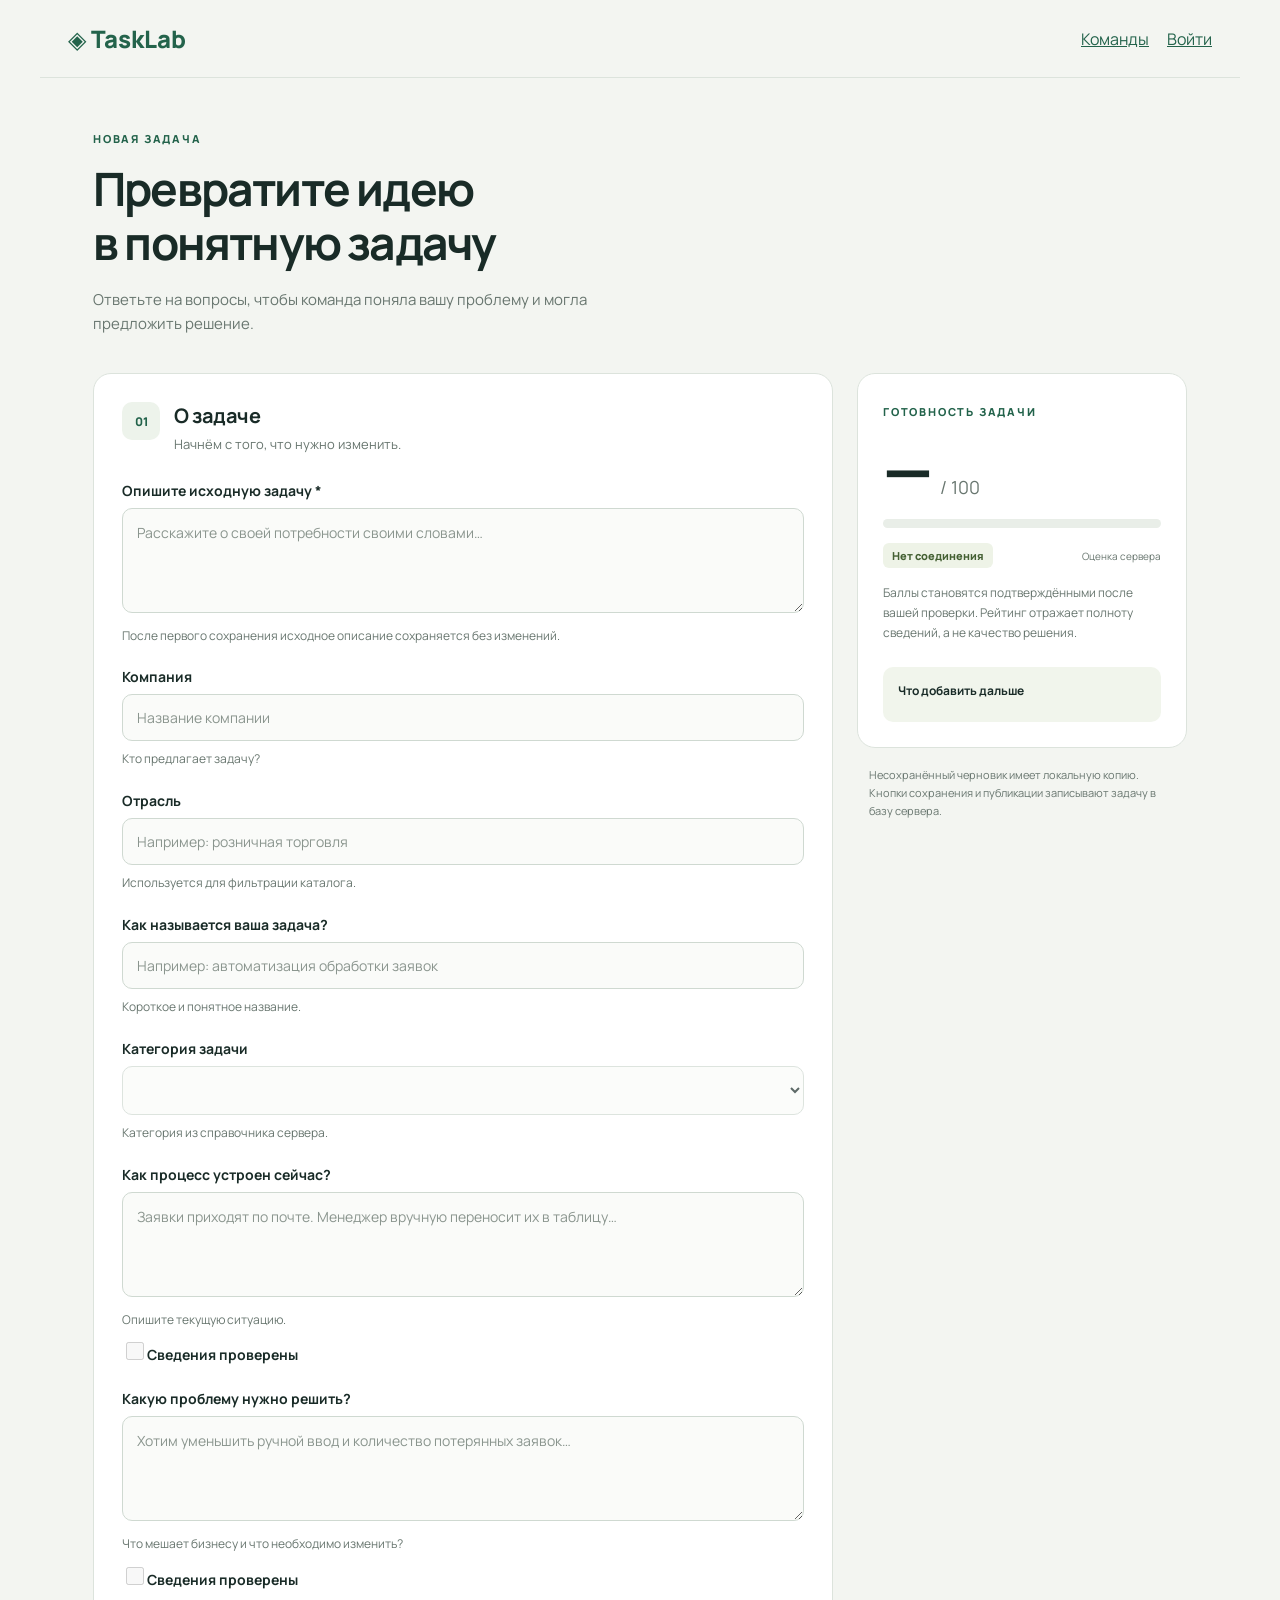
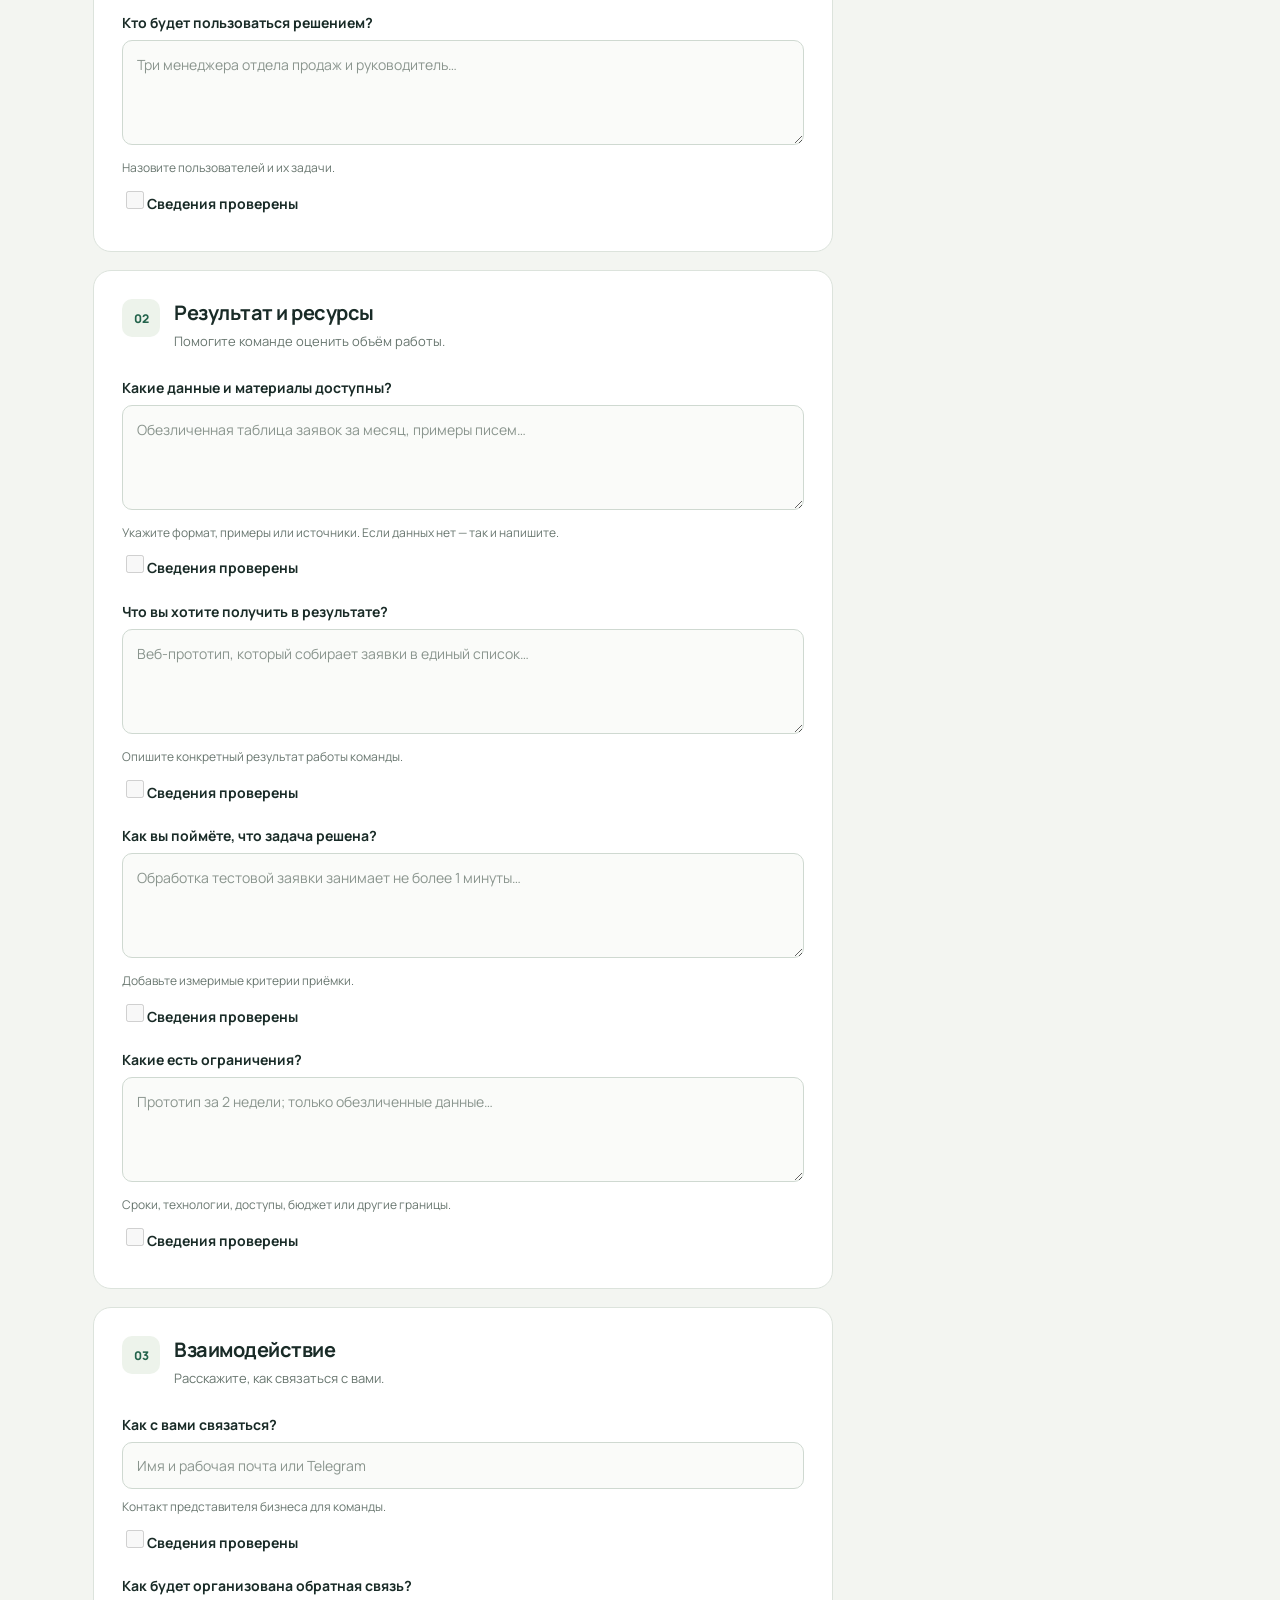
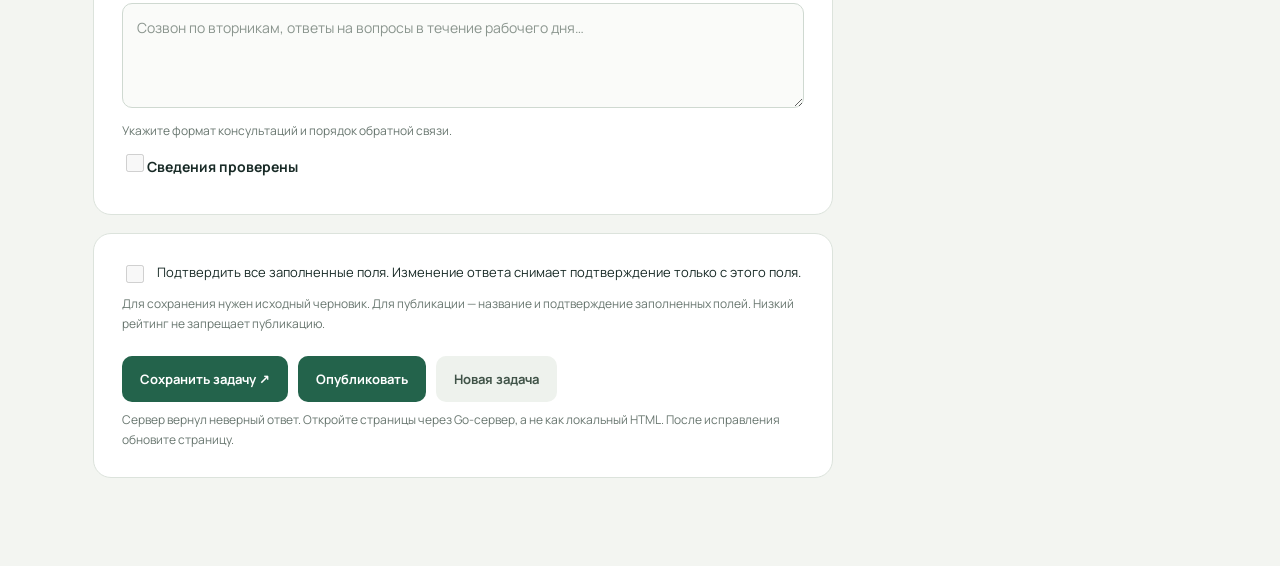
==== static/task-builder/index.html @ 12eeb419 "feat(ui): подключить страницы к Go API и SQLite Час: 2  AI: да — страницы, API-маршруты и интеграцио" ====
<!doctype html>
<html lang="ru">
<head>
  <meta charset="UTF-8">
  <meta name="viewport" content="width=device-width, initial-scale=1">
  <title>Конструктор бизнес-задачи</title>
  <link rel="stylesheet" href="styles.css">
  <script src="client.js" defer></script><script src="app.js" defer></script>
</head>
<body>
  <header class="topbar"><a class="brand" href="./index.html">◈ TaskLab</a><nav aria-label="Навигация"><a href="teams.html" style="color:#23634b;margin-right:18px">Команды</a><a href="login.html" style="color:#23634b">Войти</a></nav></header>
  <main>
    <div class="intro"><span class="eyebrow">НОВАЯ ЗАДАЧА</span><h1>Превратите идею<br>в понятную задачу</h1><p>Ответьте на вопросы, чтобы команда поняла вашу проблему и могла предложить решение.</p></div>
    <div class="layout">
      <form id="task-form">
        <section class="section"><div class="section-heading"><span class="number">01</span><div><h2>О задаче</h2><p>Начнём с того, что нужно изменить.</p></div></div><div id="basics-fields"></div></section>
        <section class="section"><div class="section-heading"><span class="number">02</span><div><h2>Результат и ресурсы</h2><p>Помогите команде оценить объём работы.</p></div></div><div id="details-fields"></div></section>
        <section class="section"><div class="section-heading"><span class="number">03</span><div><h2>Взаимодействие</h2><p>Расскажите, как связаться с вами.</p></div></div><div id="contact-fields"></div></section>
        <section class="section actions"><label class="confirmation"><input id="confirmed" type="checkbox"><span>Подтвердить все заполненные поля. Изменение ответа снимает подтверждение только с этого поля.</span></label><p class="hint">Для сохранения нужен исходный черновик. Для публикации — название и подтверждение заполненных полей. Низкий рейтинг не запрещает публикацию.</p><div class="buttons"><button type="submit" class="primary">Сохранить задачу <span aria-hidden="true">↗</span></button><button type="button" id="publish" class="primary">Опубликовать</button><button type="button" id="reset" class="secondary">Очистить</button></div><p id="save-status" class="hint" role="status"></p></section>
      </form>
      <aside><section class="score-card"><span class="eyebrow">ГОТОВНОСТЬ ЗАДАЧИ</span><div class="score"><strong id="score">0</strong><span>/ 100</span></div><progress id="progress" max="100" value="0" aria-label="Полнота задачи"></progress><div class="score-meta"><span id="level" class="badge">Черновик</span><span id="score-state">Оценка сервера</span></div><p class="hint">Баллы становятся подтверждёнными после вашей проверки. Рейтинг отражает полноту сведений, а не качество решения.</p><div id="breakdown"></div><div class="next"><h3>Что добавить дальше</h3><p id="next-tip"></p></div></section><p class="privacy">Несохранённый черновик имеет локальную копию. Кнопки сохранения и публикации записывают задачу в базу сервера.</p></aside>
    </div>
    <section id="preview" class="section preview" hidden aria-labelledby="preview-heading"><span class="eyebrow">ПРЕДПРОСМОТР</span><h2 id="preview-heading" tabindex="-1">Карточка задачи</h2><p class="hint">Карточка сохранена в базе данных сервера.</p><div id="preview-content"></div><button type="button" id="download" class="primary">Скачать карточку JSON</button></section>
  </main>
</body>
</html>
---- static/task-builder/styles.css ----
@import url('https://fonts.googleapis.com/css2?family=Manrope:wght@400;500;600;700;800&display=swap');
:root{font-family:Manrope,system-ui,sans-serif;color:#192b27;background:#f3f5f1;font-synthesis:none;--accent:#23634b;--muted:#68766f;--line:#dce3dc}
*{box-sizing:border-box}body{margin:0}.topbar{height:78px;max-width:1200px;margin:auto;display:flex;justify-content:space-between;align-items:center;padding:0 28px;border-bottom:1px solid var(--line)}.brand{font-size:24px;font-weight:800;color:var(--accent);text-decoration:none}.topbar>span{font-size:13px;color:var(--muted)}main{max-width:1150px;margin:auto;padding:48px 28px 70px}.intro{max-width:650px;margin-bottom:36px}.eyebrow{font-size:11px;font-weight:800;letter-spacing:1.8px;color:var(--accent)}h1{font-size:clamp(30px,4vw,46px);line-height:1.17;letter-spacing:-1.8px;margin:14px 0 18px}p{line-height:1.65}.intro p{font-size:15px;color:var(--muted);max-width:535px}.layout{display:grid;grid-template-columns:minmax(0,1fr) 330px;gap:24px;align-items:start}.section,.score-card{background:#fff;border:1px solid var(--line);border-radius:18px;padding:28px;margin-bottom:18px}.section-heading{display:flex;gap:14px;align-items:flex-start;margin-bottom:25px}.number{display:grid;place-items:center;background:#edf3eb;border-radius:10px;width:38px;height:38px;flex-shrink:0;font-size:12px;font-weight:800;color:var(--accent)}h2{font-size:20px;margin:0 0 5px;letter-spacing:-.5px}.section-heading p{margin:0;font-size:13px;color:var(--muted)}.field{margin-top:22px}.field label{display:block;font-size:14px;font-weight:700;margin-bottom:8px}.field input,.field textarea,.field select{width:100%;font:inherit;font-size:14px;padding:13px 14px;border:1px solid #cfd9d1;border-radius:10px;background:#fafbf9;color:inherit;transition:border-color .15s,box-shadow .15s}.field textarea{min-height:105px;resize:vertical;line-height:1.6}.field input::placeholder,.field textarea::placeholder{color:#8a958e}input:focus,textarea:focus,select:focus{outline:none;border-color:var(--accent);box-shadow:0 0 0 3px #23634b18}.hint{font-size:12px;color:var(--muted);margin:8px 0 0}.field-foot{display:flex;justify-content:space-between;gap:12px}.counter{font-size:11px;color:var(--muted);white-space:nowrap;margin-top:8px}aside{position:sticky;top:20px}.score-card{padding:25px}.score{display:flex;gap:10px;align-items:baseline;margin:17px 0}.score strong{font-size:64px;line-height:1;font-weight:800;letter-spacing:-3px}.score>span{color:var(--muted);font-size:18px}progress{display:block;width:100%;height:9px;border:none;border-radius:20px;overflow:hidden;background:#e9eee8;accent-color:var(--accent)}progress::-webkit-progress-bar{background:#e9eee8}progress::-webkit-progress-value{background:var(--accent);border-radius:20px}progress::-moz-progress-bar{background:var(--accent)}.score-meta{display:flex;align-items:center;justify-content:space-between;gap:8px;margin:15px 0}.badge{font-size:11px;font-weight:800;background:#eef3e7;color:#446033;padding:5px 9px;border-radius:6px}#score-state{font-size:10px;color:var(--muted)}#breakdown{margin-top:24px}.criterion{display:flex;gap:10px;justify-content:space-between;padding:10px 0;border-bottom:1px solid #edf0ea;font-size:12px;color:var(--muted)}.criterion strong{white-space:nowrap}.criterion.complete{color:var(--accent)}.next{background:#f1f5ec;border-radius:10px;margin-top:22px;padding:15px}.next h3{font-size:12px;margin:0}.next p{font-size:12px;margin:8px 0 0;color:#59694f}.privacy{font-size:11px;color:var(--muted);padding:0 12px}.confirmation{display:flex;gap:10px;align-items:flex-start;font-size:13px;line-height:1.6}.confirmation input{accent-color:var(--accent);width:18px;height:18px;flex-shrink:0}.buttons{display:flex;gap:10px;margin-top:22px;flex-wrap:wrap}button{font:inherit;font-size:13px;font-weight:700;border:0;border-radius:10px;padding:14px 18px;cursor:pointer}.primary{background:var(--accent);color:white}.primary:hover{background:#174c38}.secondary{background:#eef2ed;color:#405348}button:focus-visible,a:focus-visible{outline:3px solid #c29a37;outline-offset:4px}.preview{margin-top:24px}.preview h2{margin-top:12px}.preview dl{display:grid;grid-template-columns:190px 1fr;gap:14px}.preview dt{font-size:13px;font-weight:700}.preview dd{margin:0;font-size:14px;white-space:pre-wrap;overflow-wrap:anywhere}.preview [tabindex]:focus{outline:none}[hidden]{display:none!important}@media(max-width:850px){.layout{grid-template-columns:1fr}aside{position:static;grid-row:1}.score-card{margin-bottom:0}#breakdown{display:grid;grid-template-columns:1fr 1fr;column-gap:20px}.privacy{margin-bottom:0}}@media(max-width:520px){main{padding:30px 16px}.topbar{padding:0 16px}.topbar>span{display:none}.section,.score-card{padding:21px}.preview dl{grid-template-columns:1fr;gap:8px}.preview dd{margin-bottom:14px}#breakdown{grid-template-columns:1fr}.buttons button{width:100%}}
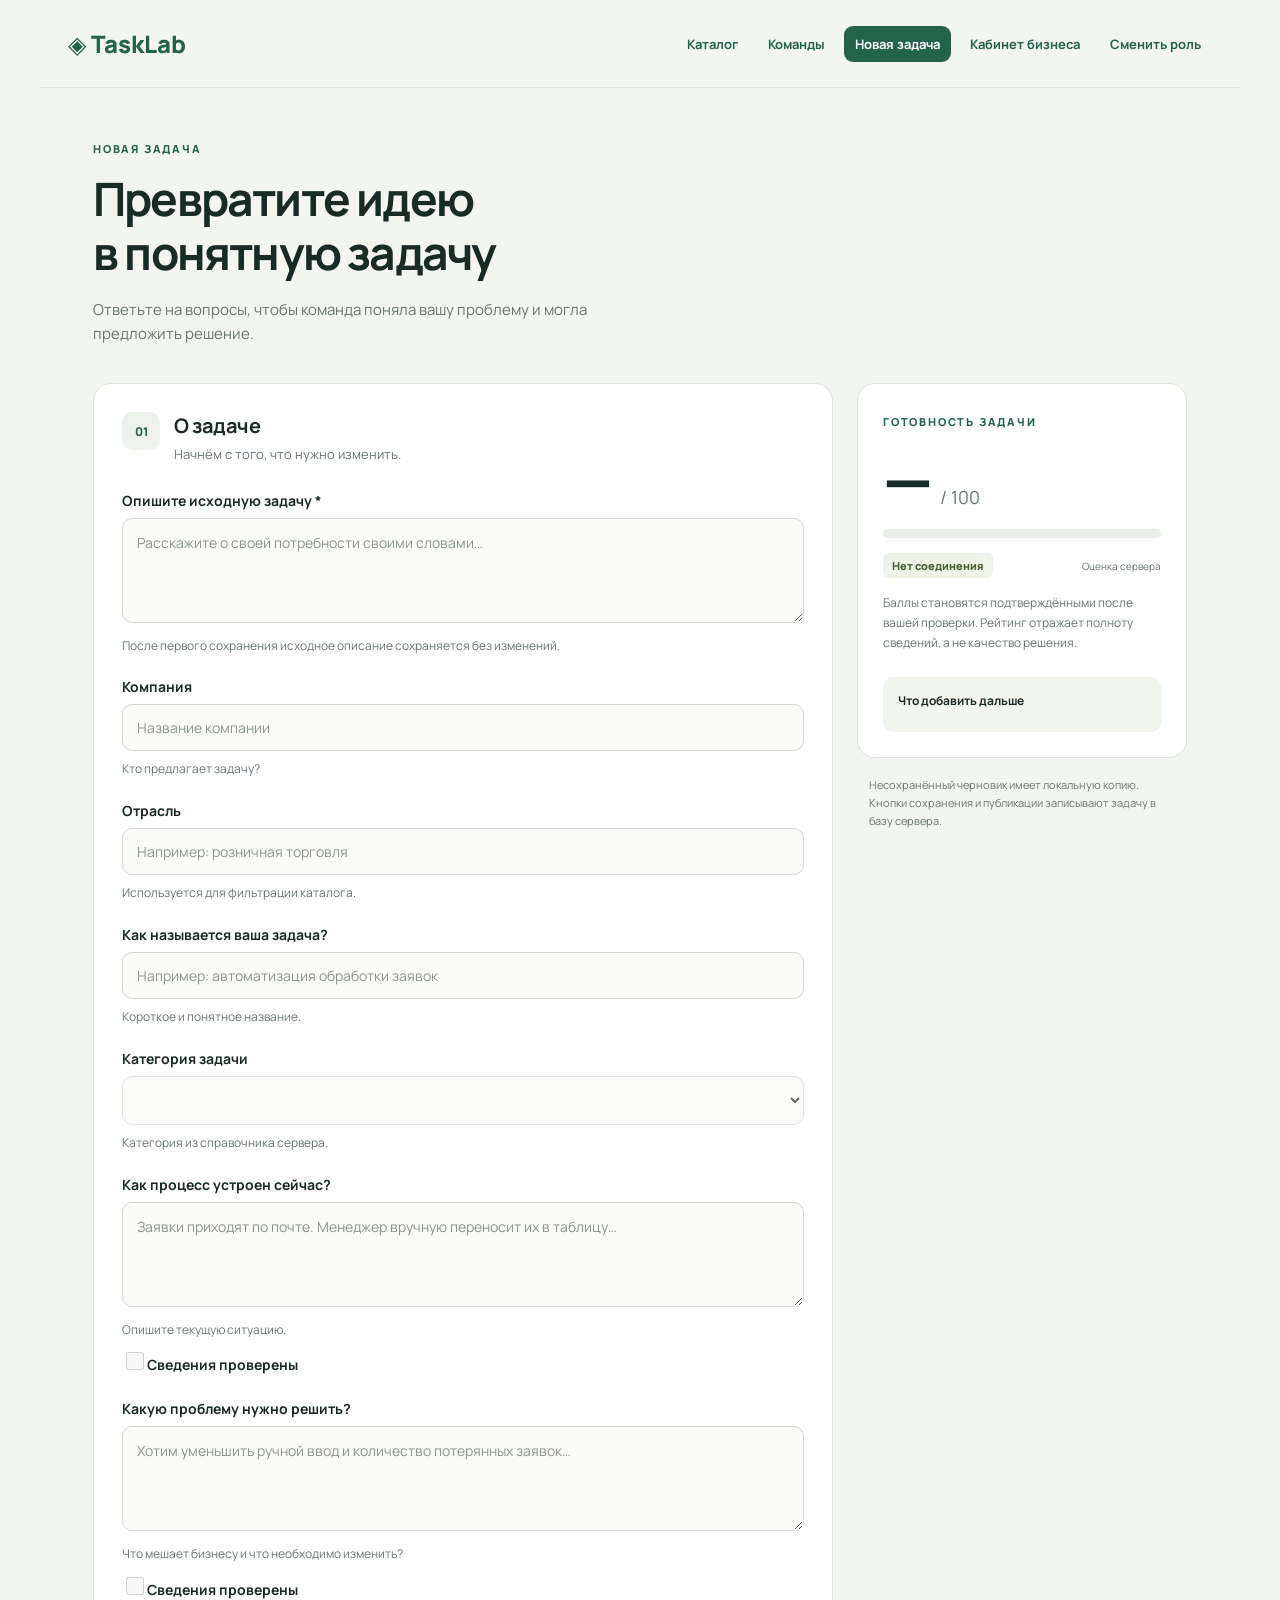
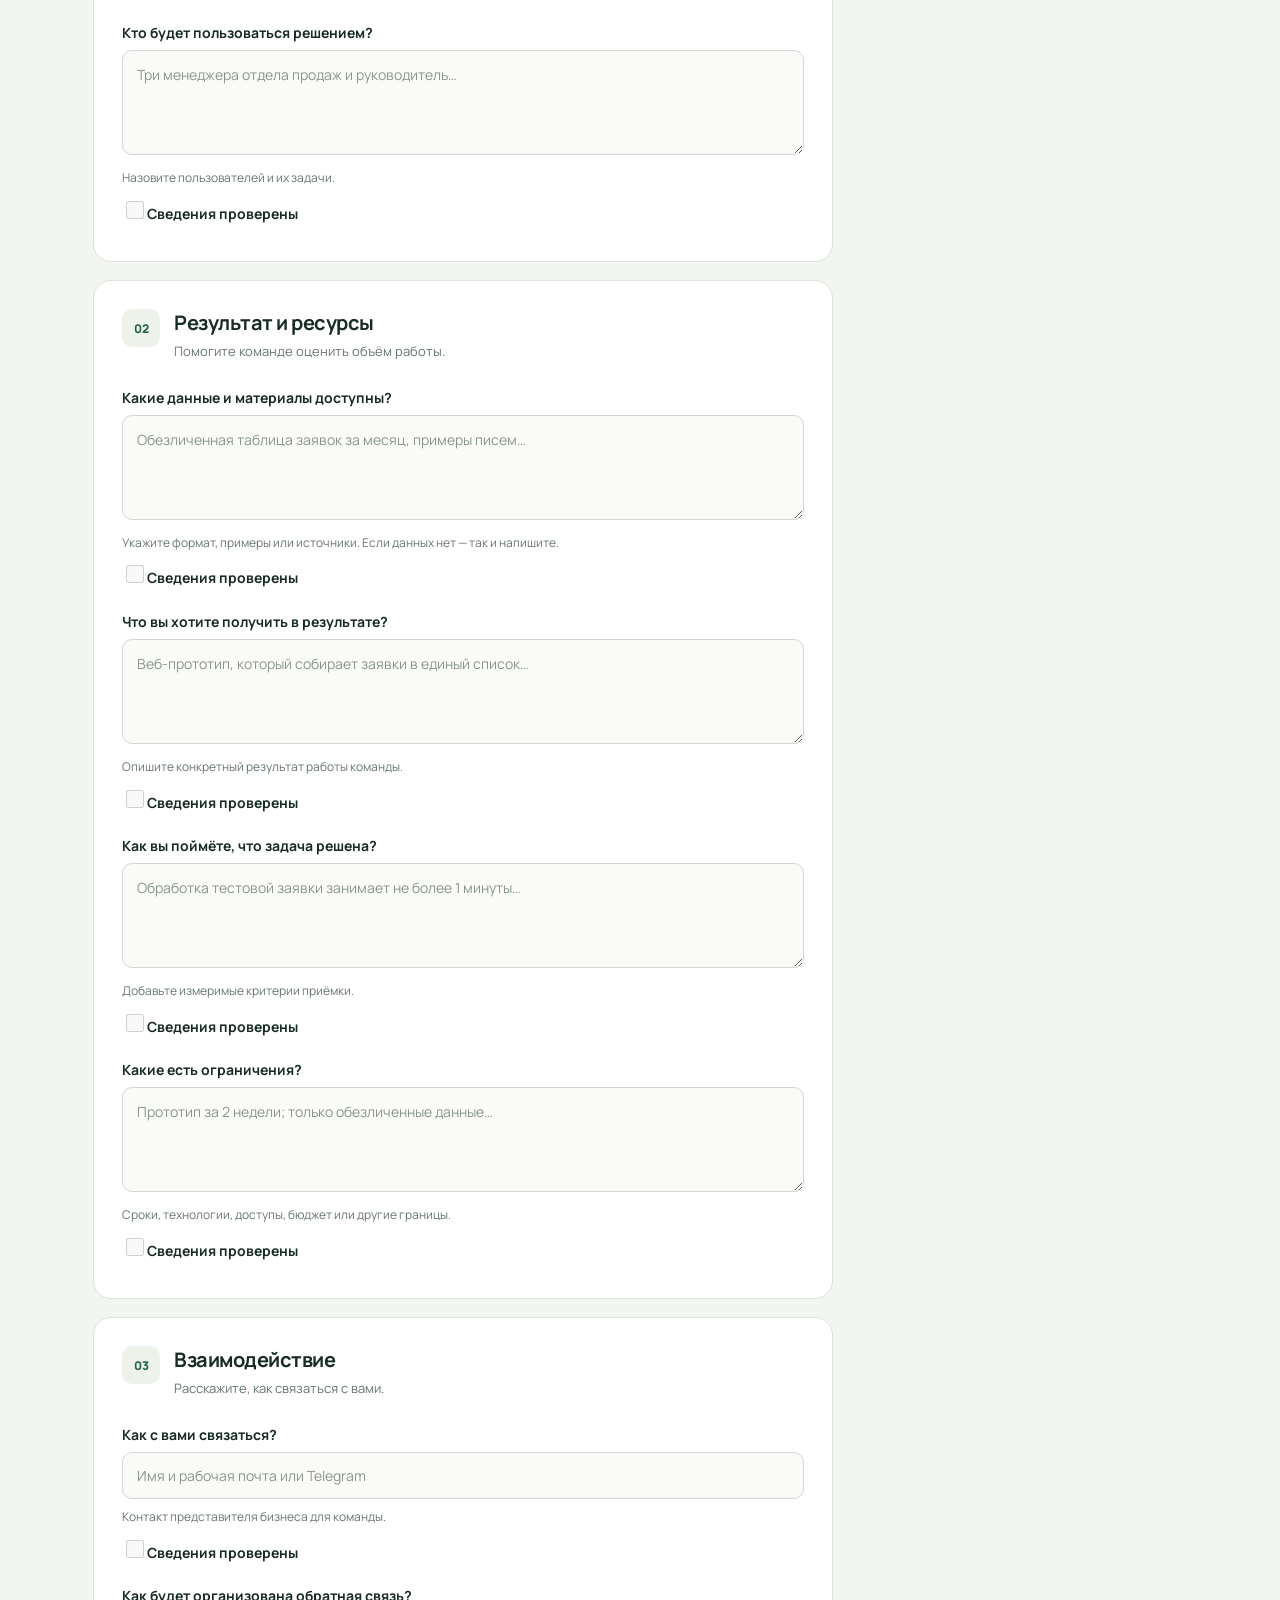
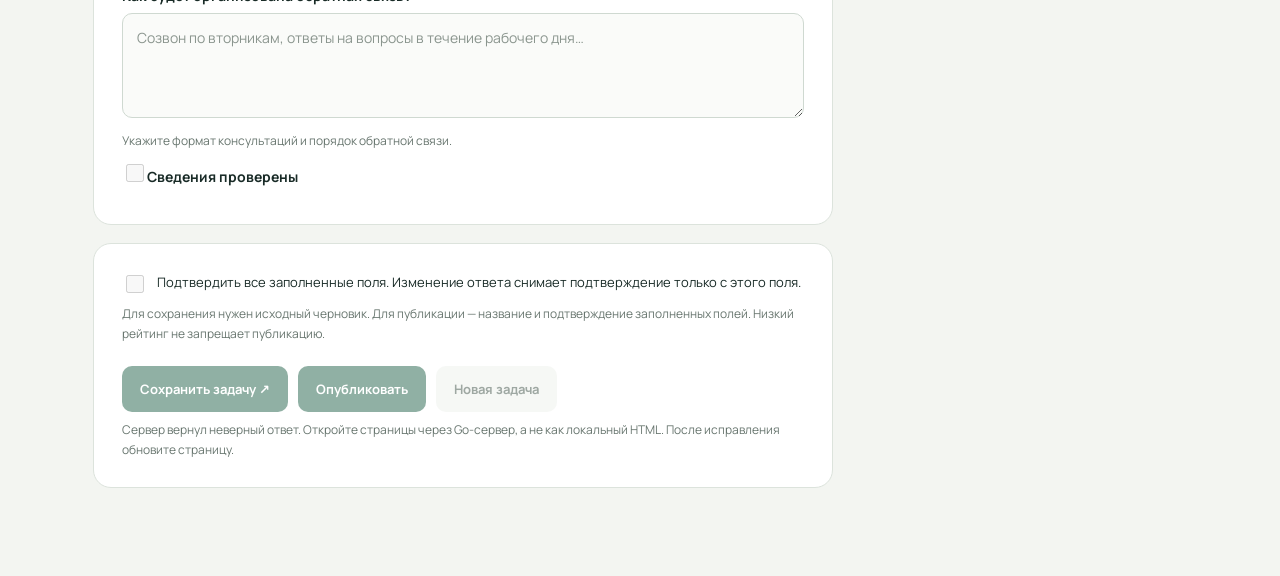
==== commit 438e0ad1: "design uniformed, added features Please enter the commit message for your changes. Lines starting" ====
--- a/static/task-builder/index.html
+++ b/static/task-builder/index.html
@@ -3,12 +3,12 @@
 <head>
   <meta charset="UTF-8">
   <meta name="viewport" content="width=device-width, initial-scale=1">
-  <title>Конструктор бизнес-задачи</title>
-  <link rel="stylesheet" href="styles.css">
+  <title>Новая задача — TaskLab</title>
+  <link rel="stylesheet" href="account.css">
   <script src="client.js" defer></script><script src="app.js" defer></script>
 </head>
 <body>
-  <header class="topbar"><a class="brand" href="./index.html">◈ TaskLab</a><nav aria-label="Навигация"><a href="teams.html" style="color:#23634b;margin-right:18px">Команды</a><a href="login.html" style="color:#23634b">Войти</a></nav></header>
+  <header class="topbar"><a class="brand" href="/">◈ TaskLab</a><nav class="nav" aria-label="Основная навигация"><a href="/">Каталог</a><a href="/static/task-builder/teams.html">Команды</a><a href="/static/task-builder/index.html" aria-current="page">Новая задача</a><a href="/static/task-builder/business.html">Кабинет бизнеса</a><a href="/static/task-builder/login.html">Сменить роль</a></nav></header>
   <main>
     <div class="intro"><span class="eyebrow">НОВАЯ ЗАДАЧА</span><h1>Превратите идею<br>в понятную задачу</h1><p>Ответьте на вопросы, чтобы команда поняла вашу проблему и могла предложить решение.</p></div>
     <div class="layout">
--- a/static/task-builder/account.css
+++ b/static/task-builder/account.css
@@ -0,0 +1,37 @@
+@import url('./styles.css');
+.nav{display:flex;align-items:center;gap:18px;flex-wrap:wrap}.nav a,.text-link{color:var(--accent);font-size:13px;font-weight:700;text-underline-offset:4px}.nav a[aria-current=page]{text-decoration:underline}.auth-layout{display:grid;grid-template-columns:1fr 1fr;gap:65px;align-items:start;padding-top:30px}.auth-story{padding-top:30px}.auth-story h1{font-size:48px}.story-list{padding:0;list-style:none;margin-top:40px;display:grid;gap:25px}.story-list li{display:flex;align-items:center;gap:15px;font-size:14px}.auth-card{padding:32px}.auth-card h2{font-size:25px}.auth-card .primary{width:100%;margin-top:24px}.demo-note{background:#fff3d9;color:#725319;border:1px solid #ecd7a9;padding:12px 15px;border-radius:10px;font-size:12px;line-height:1.6;margin-bottom:24px}.message{font-size:13px;line-height:1.6;color:#a22a30}.message:empty{display:none}.message.success{color:var(--accent)}.password-wrap{position:relative}.password-wrap input{padding-right:95px}.password-toggle{position:absolute;right:5px;top:5px;background:transparent;font-size:11px;padding:10px}.role-options{border:0;padding:0;margin:22px 0 0}.role-options legend{font-size:14px;font-weight:700;margin-bottom:10px}.role-options>div{display:flex;gap:10px}.role-option{flex:1;padding:12px;border:1px solid var(--line);border-radius:10px;font-size:13px;cursor:pointer}.role-option:has(input:checked){border-color:var(--accent);background:#eff5ef}.role-option input{accent-color:var(--accent)}.auth-footer{text-align:center;font-size:13px;color:var(--muted);margin-top:24px}.page-heading{display:flex;justify-content:space-between;align-items:center;gap:20px;margin-bottom:26px}.page-heading h1{margin:10px 0}.page-heading p{color:var(--muted);margin:0}.student-name{font-size:12px;color:var(--muted)}.team-layout{display:grid;grid-template-columns:minmax(0,1fr) 340px;gap:24px;align-items:start}.team-tools{display:grid;grid-template-columns:1fr 190px;gap:14px;margin-bottom:22px}.team-tools .field{margin:0}.team-grid{display:grid;grid-template-columns:1fr 1fr;gap:18px}.team-card{padding:23px;margin:0;display:flex;flex-direction:column;align-items:start}.team-icon{width:44px;height:44px;background:#eaf0e4;border-radius:12px;display:grid;place-items:center;color:var(--accent);font-weight:800;margin-bottom:18px}.team-card h3{margin:0;font-size:19px;overflow-wrap:anywhere}.team-card p{font-size:13px;color:var(--muted);overflow-wrap:anywhere}.team-card .primary{margin-top:auto;width:100%}.tags{display:flex;flex-wrap:wrap;gap:6px;margin:0 0 18px}.tag{font-size:10px;padding:5px 8px;background:#f0f3ed;border-radius:5px;overflow-wrap:anywhere}.team-meta{font-size:11px;color:var(--muted);margin-bottom:17px}.team-side{position:static}.team-side h2{font-size:19px}.team-side .primary{margin-top:20px;width:100%}.member-list{padding-left:20px;font-size:13px;line-height:2;overflow-wrap:anywhere}.empty{border:1px dashed #c3cfc0;border-radius:14px;padding:30px;text-align:center;color:var(--muted);font-size:14px;grid-column:1/-1}.my-team{border-top:4px solid var(--accent)}.my-team h3{overflow-wrap:anywhere}.my-team p{font-size:13px;color:var(--muted)}button:disabled{opacity:.5;cursor:not-allowed}.modal{border:1px solid var(--line);border-radius:18px;padding:28px;width:min(520px,calc(100% - 32px));max-height:90vh}.modal::backdrop{background:#102a2266;backdrop-filter:blur(3px)}.modal .buttons{justify-content:flex-end}.modal h2{font-size:23px}.modal .field{margin-top:18px}@media(max-width:900px){.auth-layout{gap:25px}.auth-story h1{font-size:36px}.team-layout{grid-template-columns:1fr}.team-side{grid-row:1;display:grid;grid-template-columns:1fr 1fr;gap:18px}.team-side .section{margin:0}}@media(max-width:620px){.auth-layout{grid-template-columns:1fr;padding:0}.auth-story{padding:0}.auth-story h1{font-size:32px}.story-list{display:none}.auth-card{padding:24px}.topbar{height:auto;min-height:78px;gap:16px;padding-top:15px;padding-bottom:15px;flex-wrap:wrap}.nav{gap:12px}.team-grid,.team-side,.team-tools{grid-template-columns:1fr}.page-heading{align-items:flex-start;flex-direction:column}.role-options>div{flex-wrap:wrap}.role-option{min-width:130px}}
+
+.business-tools{display:flex;align-items:end;gap:18px;margin-bottom:24px}.business-tools .field{flex:1;max-width:540px;margin:0}.business-tasks{display:grid;grid-template-columns:repeat(auto-fit,minmax(280px,1fr));gap:18px;margin-bottom:35px}.business-task{margin:0;display:flex;flex-direction:column;gap:12px}.business-task h3{margin:0;font-size:18px;overflow-wrap:anywhere}.business-task p{margin:0;font-size:13px}.business-task .buttons{margin-top:auto}.business-task[data-open=true]{border-color:var(--accent);box-shadow:0 0 0 2px #23634b20}.comparison{display:grid;grid-template-columns:repeat(auto-fit,minmax(290px,1fr));gap:20px;align-items:start}.proposal-card{margin:0;min-width:0}.proposal-card h3{overflow-wrap:anywhere;margin-top:0}.proposal-card dl{margin:18px 0}.proposal-card dt{font-weight:700;font-size:12px;margin-top:17px;color:var(--muted)}.proposal-card dd{margin:6px 0 0;font-size:14px;white-space:pre-wrap;overflow-wrap:anywhere;line-height:1.65}.proposal-card a{color:var(--accent);overflow-wrap:anywhere}.proposal-card .badge{display:inline-block}.proposal-card .accepted{background:#e0f1e6;color:#23634b}.proposal-card .rejected{background:#f5e6e6;color:#983e3e}.stage-done{background:#edf5e9;border-radius:10px;padding:13px;font-size:13px;color:#23634b}.panel-heading{margin:0 0 15px;overflow-wrap:anywhere}.stage-form .field{margin-top:16px}.stage-form input{max-width:140px}#operation-status{margin-bottom:18px}@media(max-width:620px){.business-tools{align-items:stretch;flex-direction:column}.business-tasks,.comparison{grid-template-columns:1fr}}
+
+/* Shared navigation, catalog and recommendation cards across all pages. */
+.topbar { height:auto; min-height:88px; gap:24px; padding-top:20px; padding-bottom:20px; flex-wrap:wrap; }
+.brand { flex-shrink:0; }
+.nav { gap:8px; }
+.nav a { padding:9px 11px; border-radius:9px; text-decoration:none; }
+.nav a:hover { background:#e8eee5; }
+.nav a[aria-current=page] { background:var(--accent); color:#fff; text-decoration:none; }
+a { color:var(--accent); text-underline-offset:4px; }
+.recommendations { margin:30px 0; padding:24px; background:#eaf0e5; border:1px solid var(--line); border-radius:18px; }
+.recommendations > h2 { margin-bottom:18px; }
+.catalog { display:grid; grid-template-columns:repeat(2,minmax(0,1fr)); gap:18px; }
+.catalog .card { min-width:0; padding:26px; background:#fff; border:1px solid var(--line); border-top:4px solid #afbbb1; border-radius:16px; }
+.card-head { display:flex; align-items:flex-start; justify-content:space-between; gap:18px; }
+.catalog h2,.catalog h3 { margin:0; font-size:20px; line-height:1.4; overflow-wrap:anywhere; }
+.catalog h2 a,.catalog h3 a { color:inherit; text-decoration:none; }
+.catalog h2 a:hover,.catalog h3 a:hover { color:var(--accent); text-decoration:underline; }
+.catalog .score { display:block; margin:0; font-size:14px; font-weight:800; color:var(--accent); white-space:nowrap; }
+.catalog .meta,.catalog-count { font-size:13px; color:var(--muted); }
+.catalog .meta { margin:14px 0; overflow-wrap:anywhere; }
+.catalog .badge { display:inline-block; margin:0 0 12px; }
+.category-tag { display:inline-block; padding:5px 9px; border-radius:6px; background:#f0f3ed; font-size:11px; margin-bottom:12px; }
+.catalog .need { font-size:14px; margin:0; overflow-wrap:anywhere; }
+.catalog .level-working { border-top-color:#c8a54f; }
+.catalog .level-ready { border-top-color:#4e8b64; }
+.catalog .level-priority { border-top-color:var(--accent); background:#f8fcf5; }
+.catalog .level-draft .badge { background:#fff3d9; color:#725319; }
+.catalog-filters { display:flex; align-items:end; flex-wrap:wrap; gap:16px; padding:24px; margin:24px 0 18px; background:#fff; border:1px solid var(--line); border-radius:18px; }
+.catalog-filters label { display:grid; gap:8px; flex:1 1 180px; font-size:13px; font-weight:700; }
+.catalog-filters select { width:100%; min-width:0; padding:12px; background:#fafbf9; color:inherit; font:inherit; border:1px solid #cfd9d1; border-radius:10px; }
+.catalog-filters > a { padding:12px 0; font-size:13px; }
+.filter-error { color:#a22a30; }
+@media(max-width:700px) { .catalog { grid-template-columns:1fr; } .card-head { flex-wrap:wrap; } .recommendations { padding:18px; } .nav { gap:4px; } .nav a { font-size:12px; padding:8px; } }
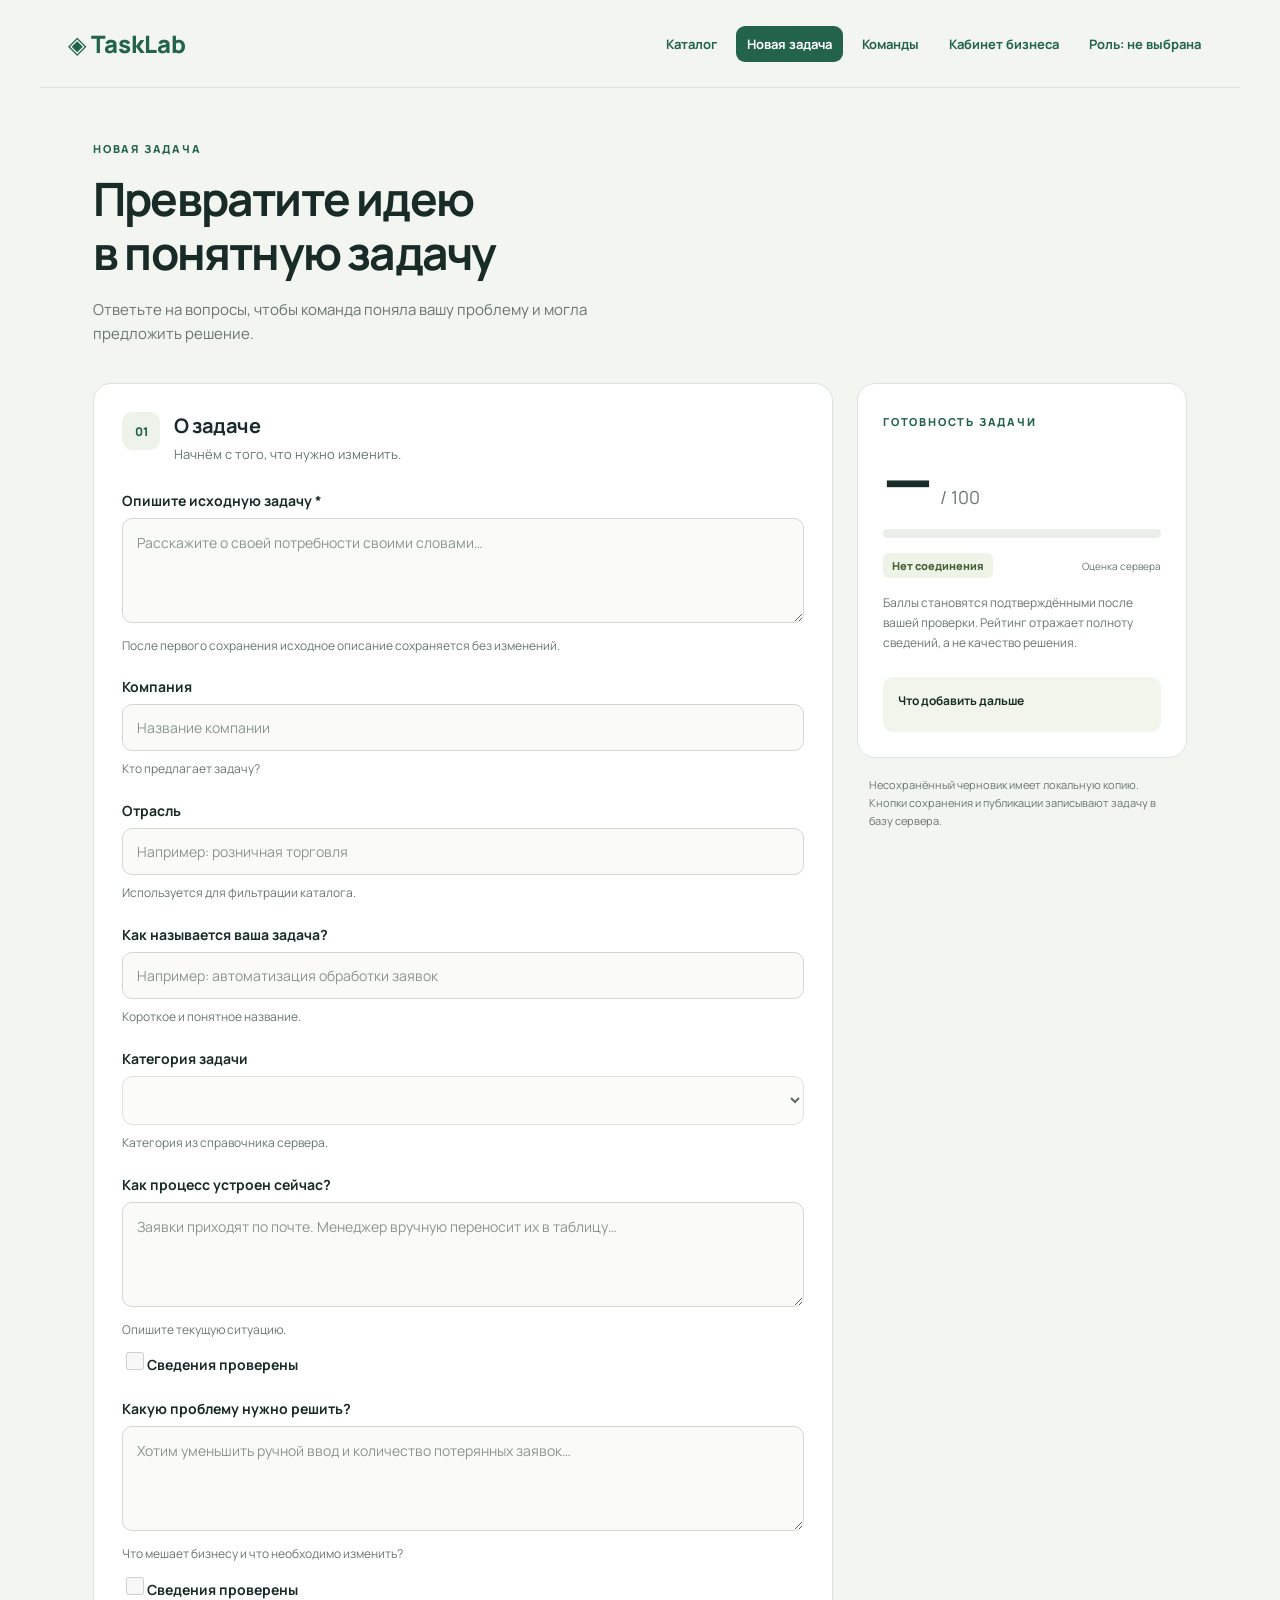
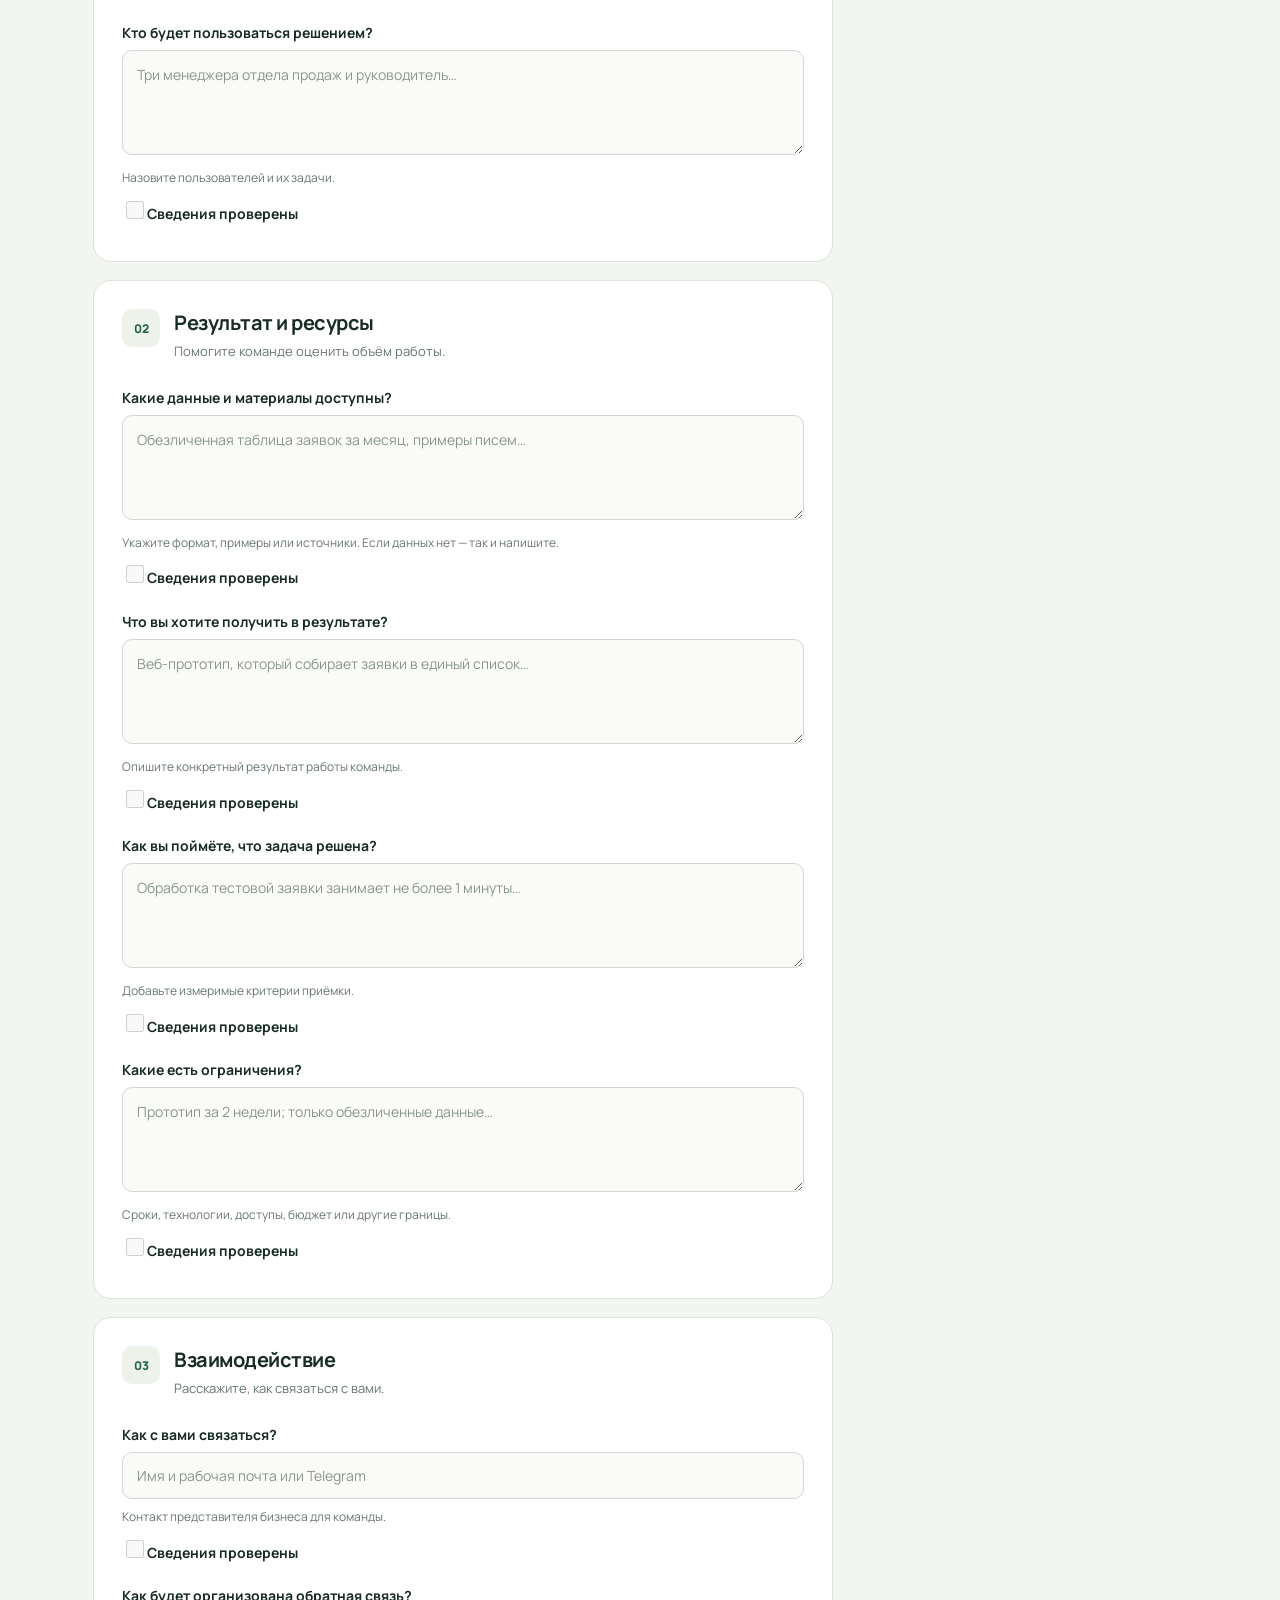
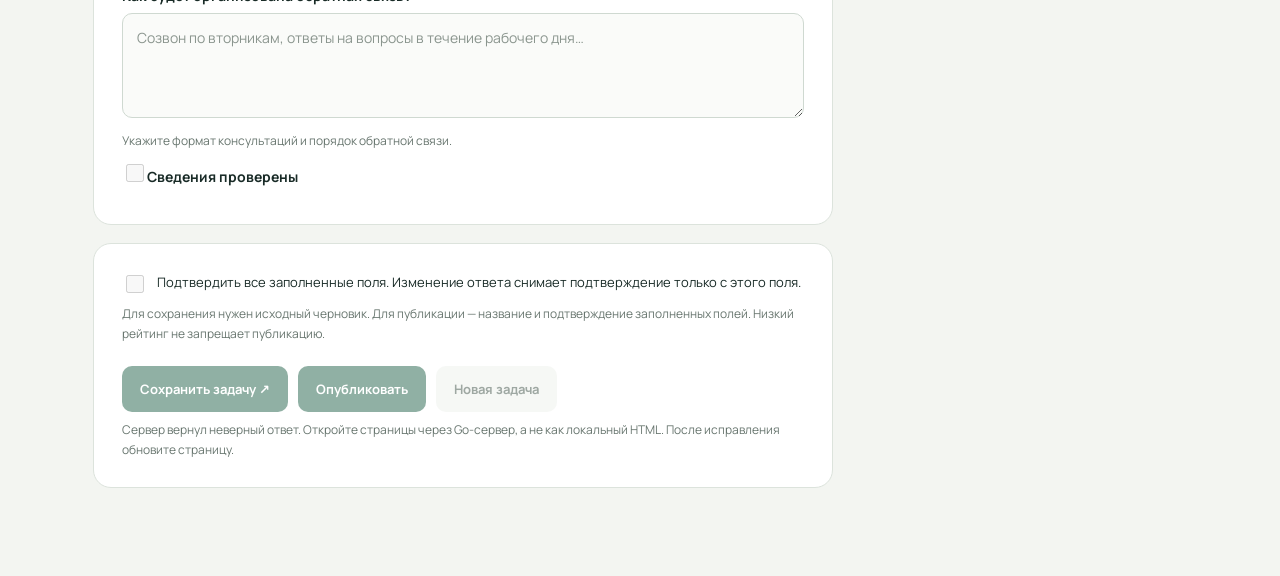
==== commit a79cb0c0: "feat(ui): unify navigation and role selection" ====
--- a/static/task-builder/index.html
+++ b/static/task-builder/index.html
@@ -4,11 +4,11 @@
   <meta charset="UTF-8">
   <meta name="viewport" content="width=device-width, initial-scale=1">
   <title>Новая задача — TaskLab</title>
-  <link rel="stylesheet" href="account.css">
-  <script src="client.js" defer></script><script src="app.js" defer></script>
+  <link rel="stylesheet" href="/static/task-builder/account.css"><script src="/static/nav.js" defer></script>
+  <script src="/static/task-builder/client.js" defer></script><script src="/static/task-builder/app.js" defer></script>
 </head>
 <body>
-  <header class="topbar"><a class="brand" href="/">◈ TaskLab</a><nav class="nav" aria-label="Основная навигация"><a href="/">Каталог</a><a href="/static/task-builder/teams.html">Команды</a><a href="/static/task-builder/index.html" aria-current="page">Новая задача</a><a href="/static/task-builder/business.html">Кабинет бизнеса</a><a href="/static/task-builder/login.html">Сменить роль</a></nav></header>
+  <header class="topbar"><a class="brand" href="/">◈ TaskLab</a><nav class="nav" aria-label="Основная навигация"><a href="/">Каталог</a><a href="/static/task-builder/index.html">Новая задача</a><a href="/static/task-builder/teams.html">Команды</a><a href="/static/task-builder/business.html">Кабинет бизнеса</a><a href="/static/task-builder/login.html" data-role-link>Роль: не выбрана</a></nav></header>
   <main>
     <div class="intro"><span class="eyebrow">НОВАЯ ЗАДАЧА</span><h1>Превратите идею<br>в понятную задачу</h1><p>Ответьте на вопросы, чтобы команда поняла вашу проблему и могла предложить решение.</p></div>
     <div class="layout">
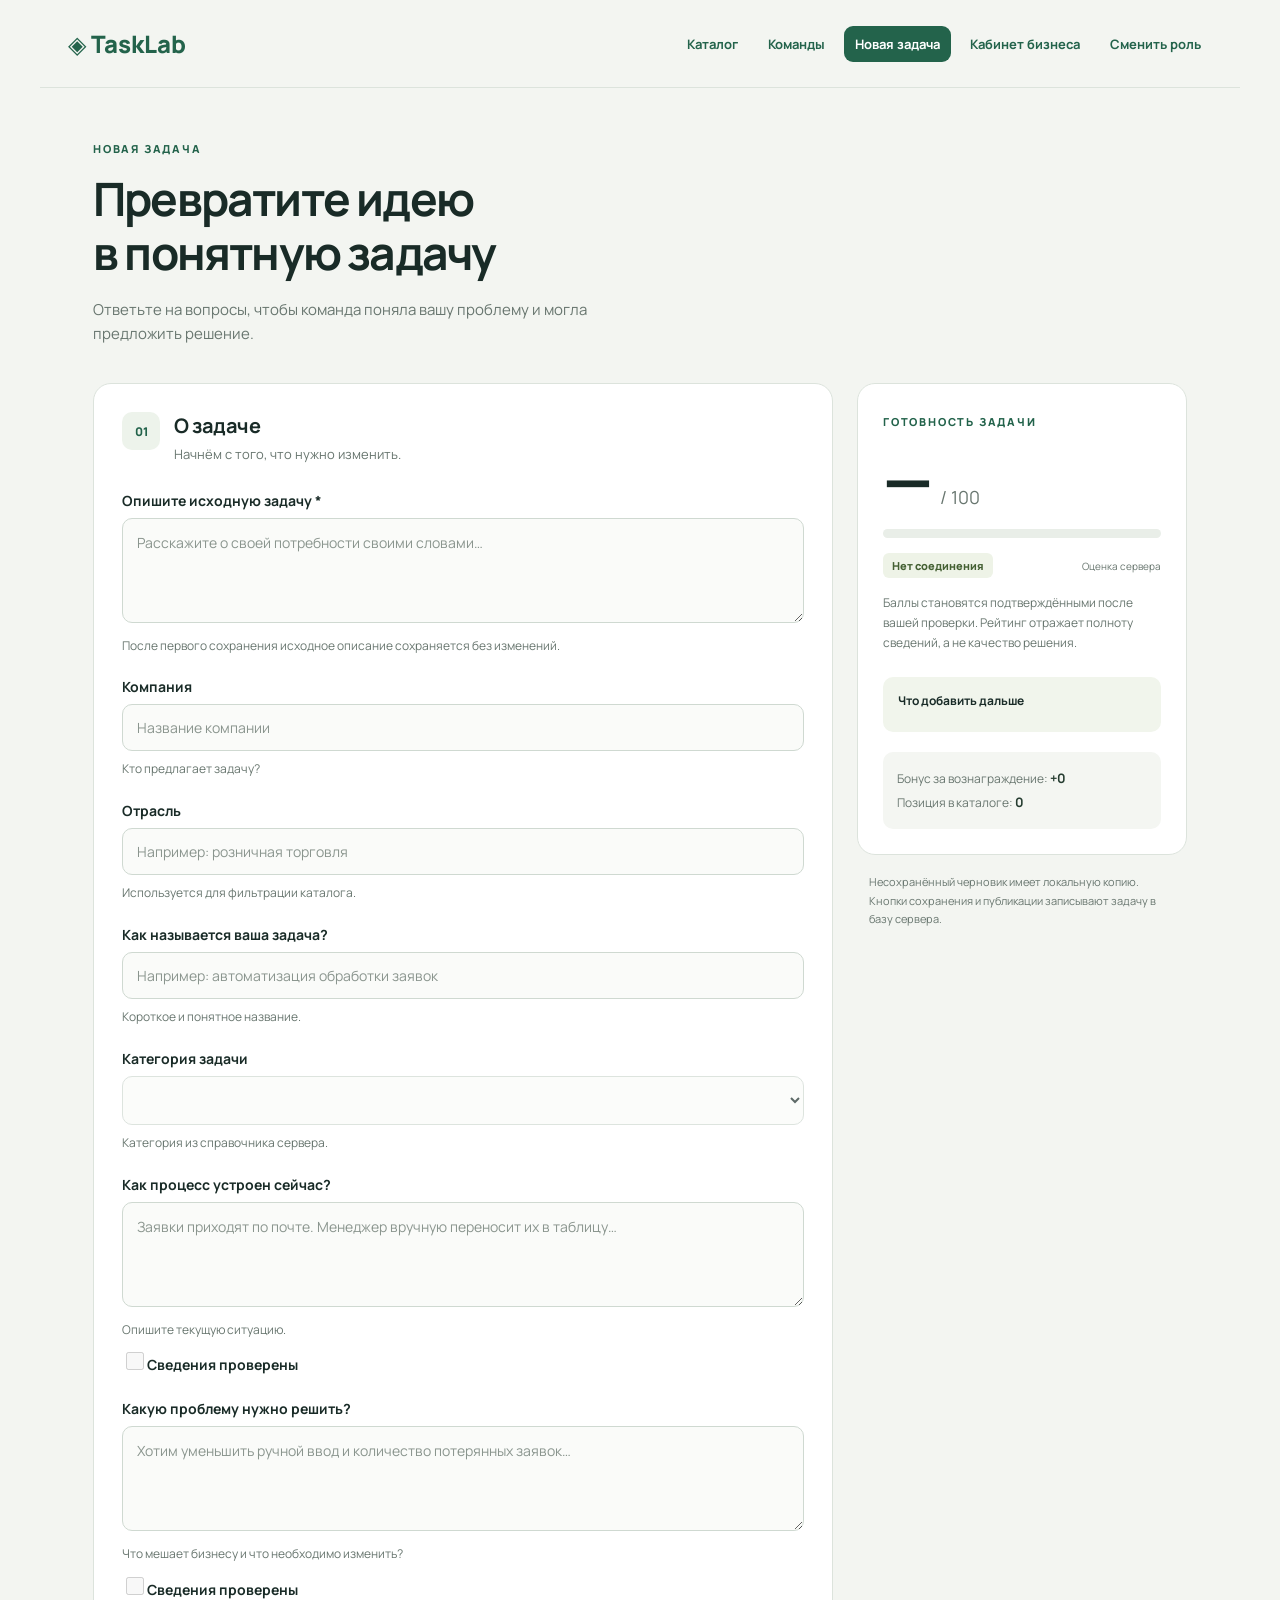
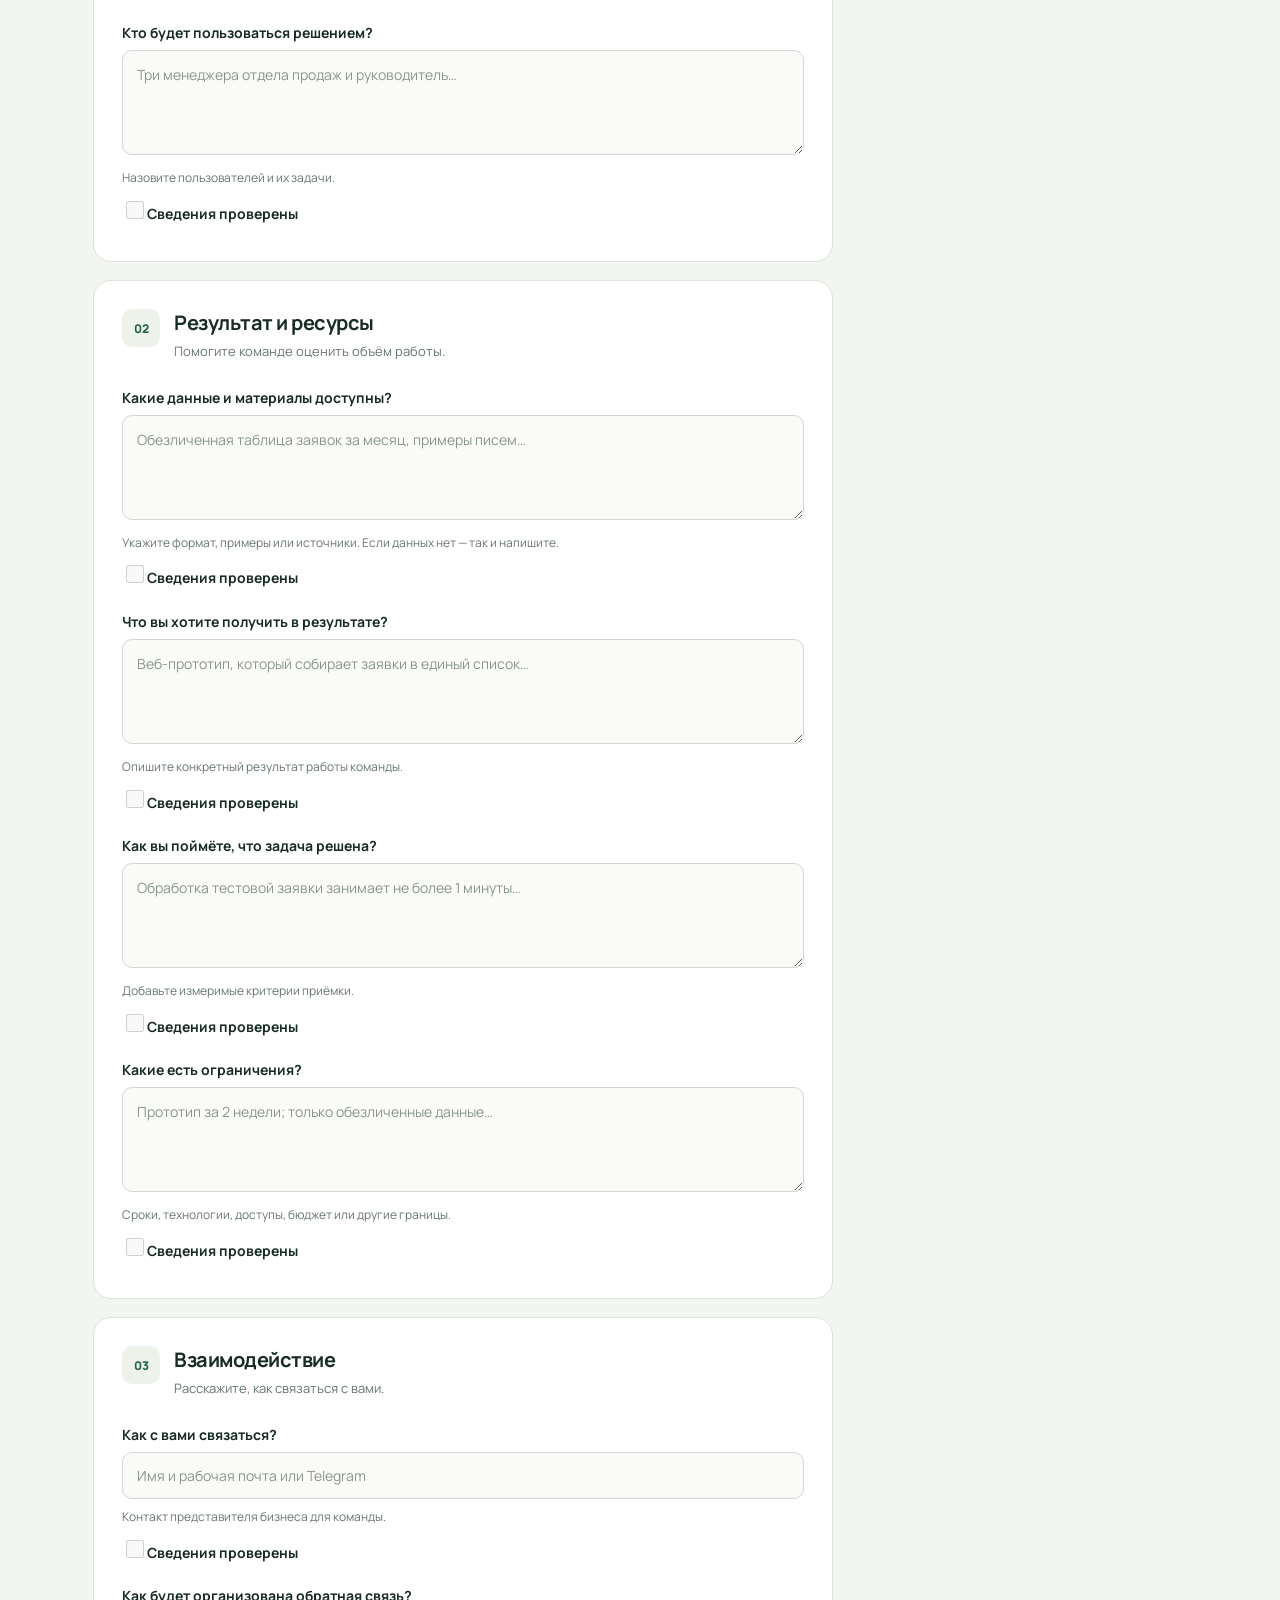
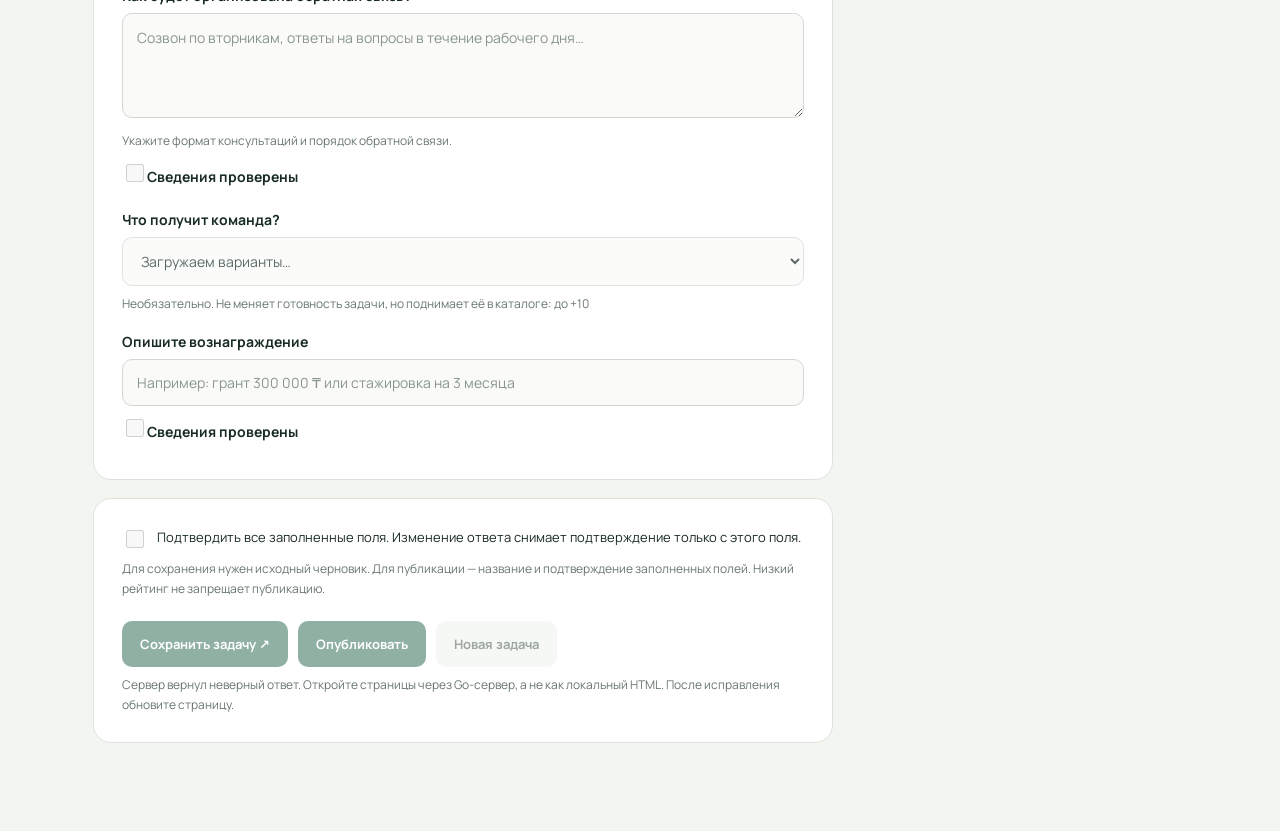
==== commit 1a87530c: "feat(builder): add reward controls and position bonus" ====
--- a/static/task-builder/index.html
+++ b/static/task-builder/index.html
@@ -4,21 +4,21 @@
   <meta charset="UTF-8">
   <meta name="viewport" content="width=device-width, initial-scale=1">
   <title>Новая задача — TaskLab</title>
-  <link rel="stylesheet" href="/static/task-builder/account.css"><script src="/static/nav.js" defer></script>
-  <script src="/static/task-builder/client.js" defer></script><script src="/static/task-builder/app.js" defer></script>
+  <link rel="stylesheet" href="account.css">
+  <script src="client.js" defer></script><script src="app.js" defer></script>
 </head>
 <body>
-  <header class="topbar"><a class="brand" href="/">◈ TaskLab</a><nav class="nav" aria-label="Основная навигация"><a href="/">Каталог</a><a href="/static/task-builder/index.html">Новая задача</a><a href="/static/task-builder/teams.html">Команды</a><a href="/static/task-builder/business.html">Кабинет бизнеса</a><a href="/static/task-builder/login.html" data-role-link>Роль: не выбрана</a></nav></header>
+  <header class="topbar"><a class="brand" href="/">◈ TaskLab</a><nav class="nav" aria-label="Основная навигация"><a href="/">Каталог</a><a href="/static/task-builder/teams.html">Команды</a><a href="/static/task-builder/index.html" aria-current="page">Новая задача</a><a href="/static/task-builder/business.html">Кабинет бизнеса</a><a href="/static/task-builder/login.html">Сменить роль</a></nav></header>
   <main>
     <div class="intro"><span class="eyebrow">НОВАЯ ЗАДАЧА</span><h1>Превратите идею<br>в понятную задачу</h1><p>Ответьте на вопросы, чтобы команда поняла вашу проблему и могла предложить решение.</p></div>
     <div class="layout">
       <form id="task-form">
         <section class="section"><div class="section-heading"><span class="number">01</span><div><h2>О задаче</h2><p>Начнём с того, что нужно изменить.</p></div></div><div id="basics-fields"></div></section>
         <section class="section"><div class="section-heading"><span class="number">02</span><div><h2>Результат и ресурсы</h2><p>Помогите команде оценить объём работы.</p></div></div><div id="details-fields"></div></section>
-        <section class="section"><div class="section-heading"><span class="number">03</span><div><h2>Взаимодействие</h2><p>Расскажите, как связаться с вами.</p></div></div><div id="contact-fields"></div></section>
+        <section class="section"><div class="section-heading"><span class="number">03</span><div><h2>Взаимодействие</h2><p>Расскажите, как связаться с вами.</p></div></div><div id="contact-fields"></div><div class="field reward-field"><label for="reward_type">Что получит команда?</label><select id="reward_type" name="reward_type" aria-describedby="reward-hint"><option value="">Загружаем варианты…</option></select><p id="reward-hint" class="hint">Необязательно. Не меняет готовность задачи, но поднимает её в каталоге: до +10</p><label for="reward" class="reward-description-label">Опишите вознаграждение</label><input id="reward" name="reward" type="text" maxlength="300" placeholder="Например: грант 300 000 ₸ или стажировка на 3 месяца" aria-describedby="reward-hint"><label class="confirmation"><input type="checkbox" data-confirm="reward"><span>Сведения проверены</span></label></div></section>
         <section class="section actions"><label class="confirmation"><input id="confirmed" type="checkbox"><span>Подтвердить все заполненные поля. Изменение ответа снимает подтверждение только с этого поля.</span></label><p class="hint">Для сохранения нужен исходный черновик. Для публикации — название и подтверждение заполненных полей. Низкий рейтинг не запрещает публикацию.</p><div class="buttons"><button type="submit" class="primary">Сохранить задачу <span aria-hidden="true">↗</span></button><button type="button" id="publish" class="primary">Опубликовать</button><button type="button" id="reset" class="secondary">Очистить</button></div><p id="save-status" class="hint" role="status"></p></section>
       </form>
-      <aside><section class="score-card"><span class="eyebrow">ГОТОВНОСТЬ ЗАДАЧИ</span><div class="score"><strong id="score">0</strong><span>/ 100</span></div><progress id="progress" max="100" value="0" aria-label="Полнота задачи"></progress><div class="score-meta"><span id="level" class="badge">Черновик</span><span id="score-state">Оценка сервера</span></div><p class="hint">Баллы становятся подтверждёнными после вашей проверки. Рейтинг отражает полноту сведений, а не качество решения.</p><div id="breakdown"></div><div class="next"><h3>Что добавить дальше</h3><p id="next-tip"></p></div></section><p class="privacy">Несохранённый черновик имеет локальную копию. Кнопки сохранения и публикации записывают задачу в базу сервера.</p></aside>
+      <aside><section class="score-card"><span class="eyebrow">ГОТОВНОСТЬ ЗАДАЧИ</span><div class="score"><strong id="score">0</strong><span>/ 100</span></div><progress id="progress" max="100" value="0" aria-label="Полнота задачи"></progress><div class="score-meta"><span id="level" class="badge">Черновик</span><span id="score-state">Оценка сервера</span></div><p class="hint">Баллы становятся подтверждёнными после вашей проверки. Рейтинг отражает полноту сведений, а не качество решения.</p><div id="breakdown"></div><div class="next"><h3>Что добавить дальше</h3><p id="next-tip"></p></div><div class="catalog-position"><p>Бонус за вознаграждение: <strong id="bonus">+0</strong></p><p>Позиция в каталоге: <strong id="position">0</strong></p><p id="bonus-hint" class="hint" hidden></p></div></section><p class="privacy">Несохранённый черновик имеет локальную копию. Кнопки сохранения и публикации записывают задачу в базу сервера.</p></aside>
     </div>
     <section id="preview" class="section preview" hidden aria-labelledby="preview-heading"><span class="eyebrow">ПРЕДПРОСМОТР</span><h2 id="preview-heading" tabindex="-1">Карточка задачи</h2><p class="hint">Карточка сохранена в базе данных сервера.</p><div id="preview-content"></div><button type="button" id="download" class="primary">Скачать карточку JSON</button></section>
   </main>
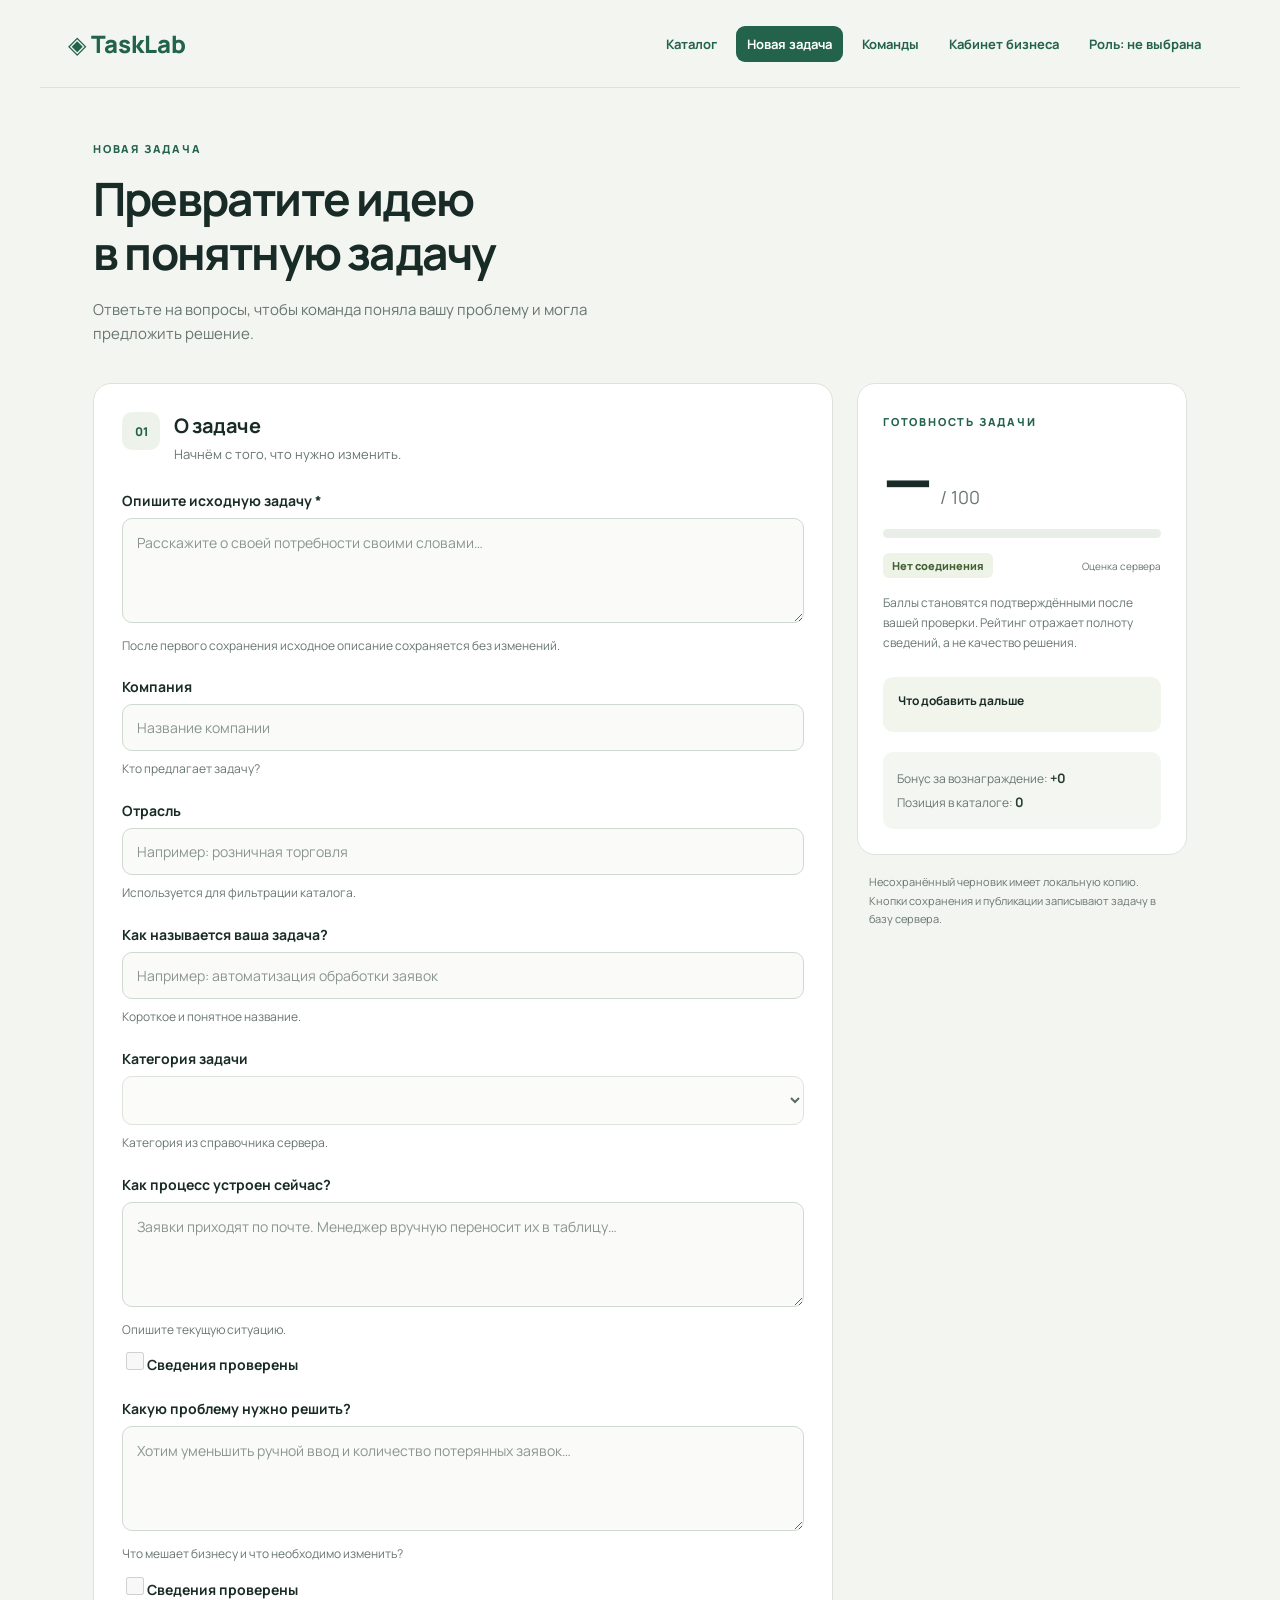
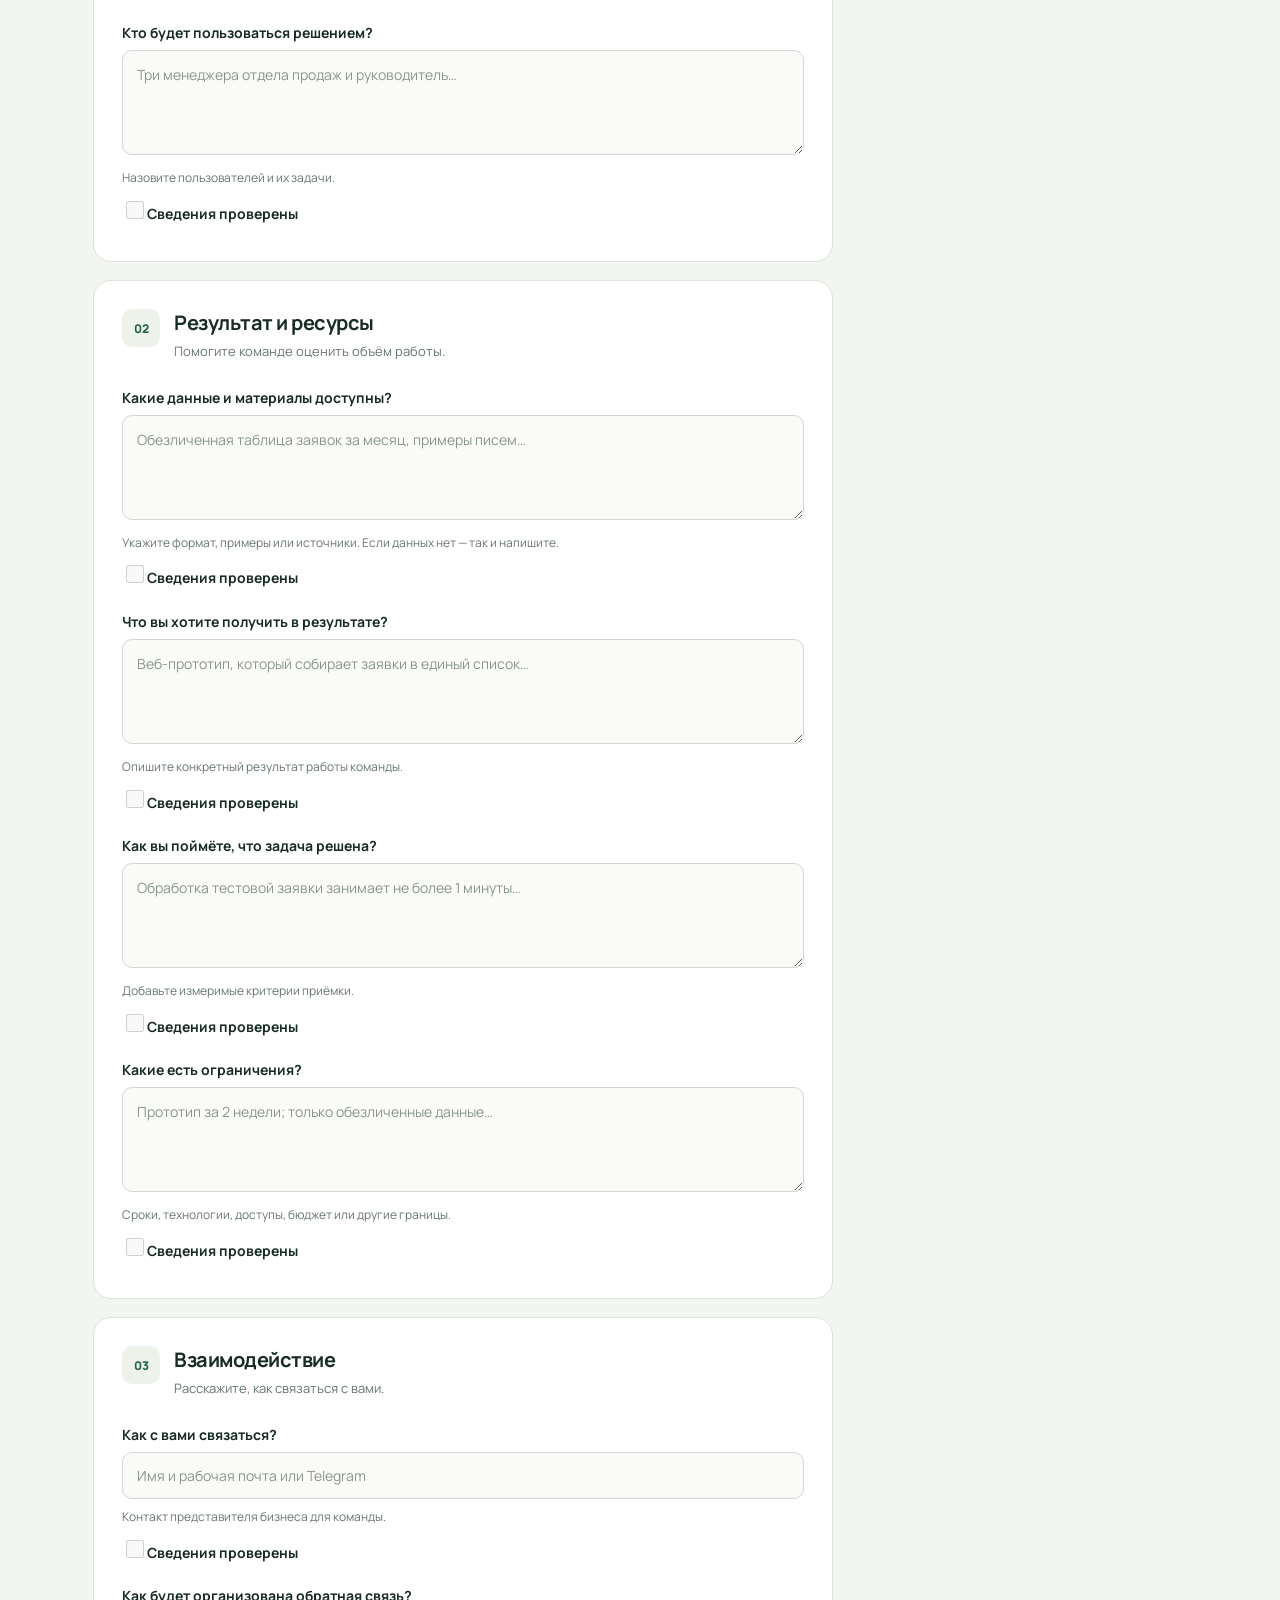
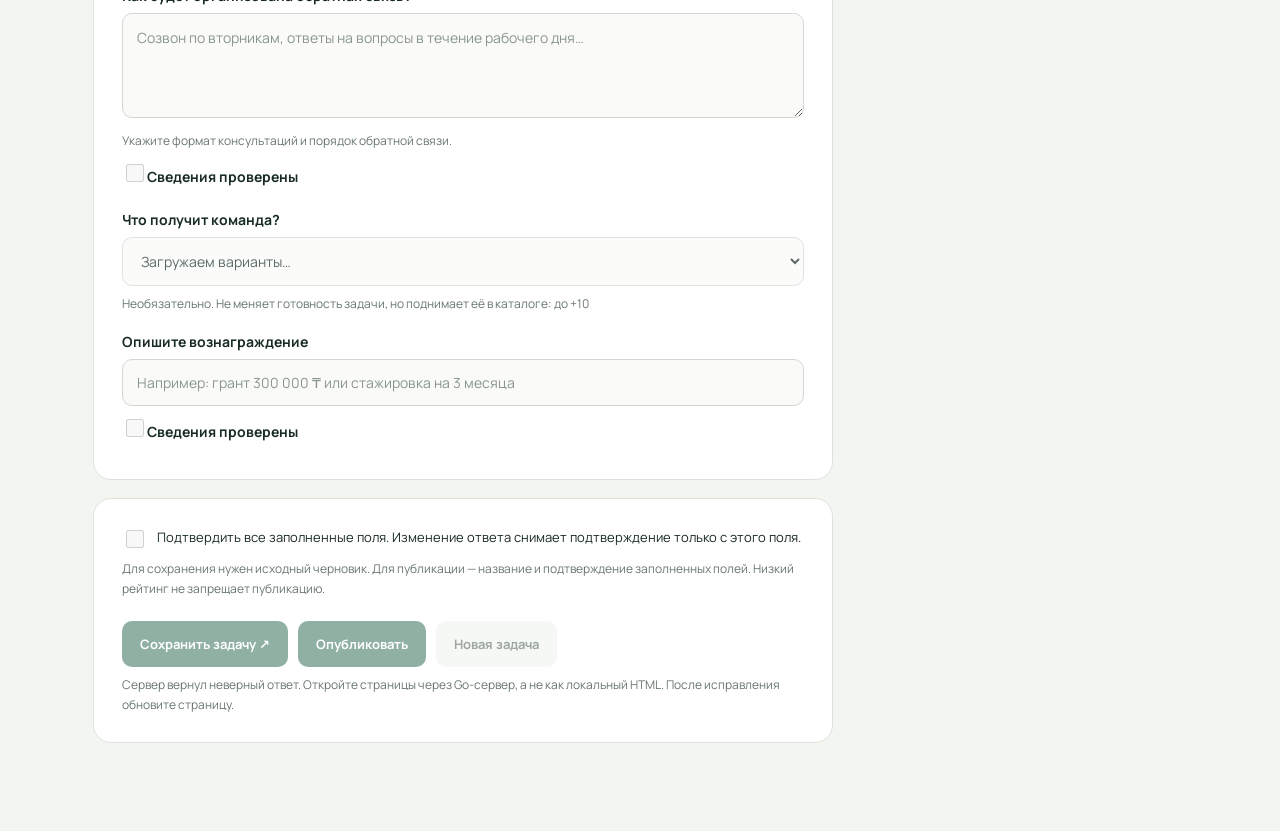
==== commit c32799bc: "Merge remote-tracking branch 'origin/main' into feat/reward" ====
--- a/static/task-builder/index.html
+++ b/static/task-builder/index.html
@@ -4,11 +4,11 @@
   <meta charset="UTF-8">
   <meta name="viewport" content="width=device-width, initial-scale=1">
   <title>Новая задача — TaskLab</title>
-  <link rel="stylesheet" href="account.css">
-  <script src="client.js" defer></script><script src="app.js" defer></script>
+  <link rel="stylesheet" href="/static/task-builder/account.css"><script src="/static/nav.js" defer></script>
+  <script src="/static/task-builder/client.js" defer></script><script src="/static/task-builder/app.js" defer></script>
 </head>
 <body>
-  <header class="topbar"><a class="brand" href="/">◈ TaskLab</a><nav class="nav" aria-label="Основная навигация"><a href="/">Каталог</a><a href="/static/task-builder/teams.html">Команды</a><a href="/static/task-builder/index.html" aria-current="page">Новая задача</a><a href="/static/task-builder/business.html">Кабинет бизнеса</a><a href="/static/task-builder/login.html">Сменить роль</a></nav></header>
+  <header class="topbar"><a class="brand" href="/">◈ TaskLab</a><nav class="nav" aria-label="Основная навигация"><a href="/">Каталог</a><a href="/static/task-builder/index.html">Новая задача</a><a href="/static/task-builder/teams.html">Команды</a><a href="/static/task-builder/business.html">Кабинет бизнеса</a><a href="/static/task-builder/login.html" data-role-link>Роль: не выбрана</a></nav></header>
   <main>
     <div class="intro"><span class="eyebrow">НОВАЯ ЗАДАЧА</span><h1>Превратите идею<br>в понятную задачу</h1><p>Ответьте на вопросы, чтобы команда поняла вашу проблему и могла предложить решение.</p></div>
     <div class="layout">
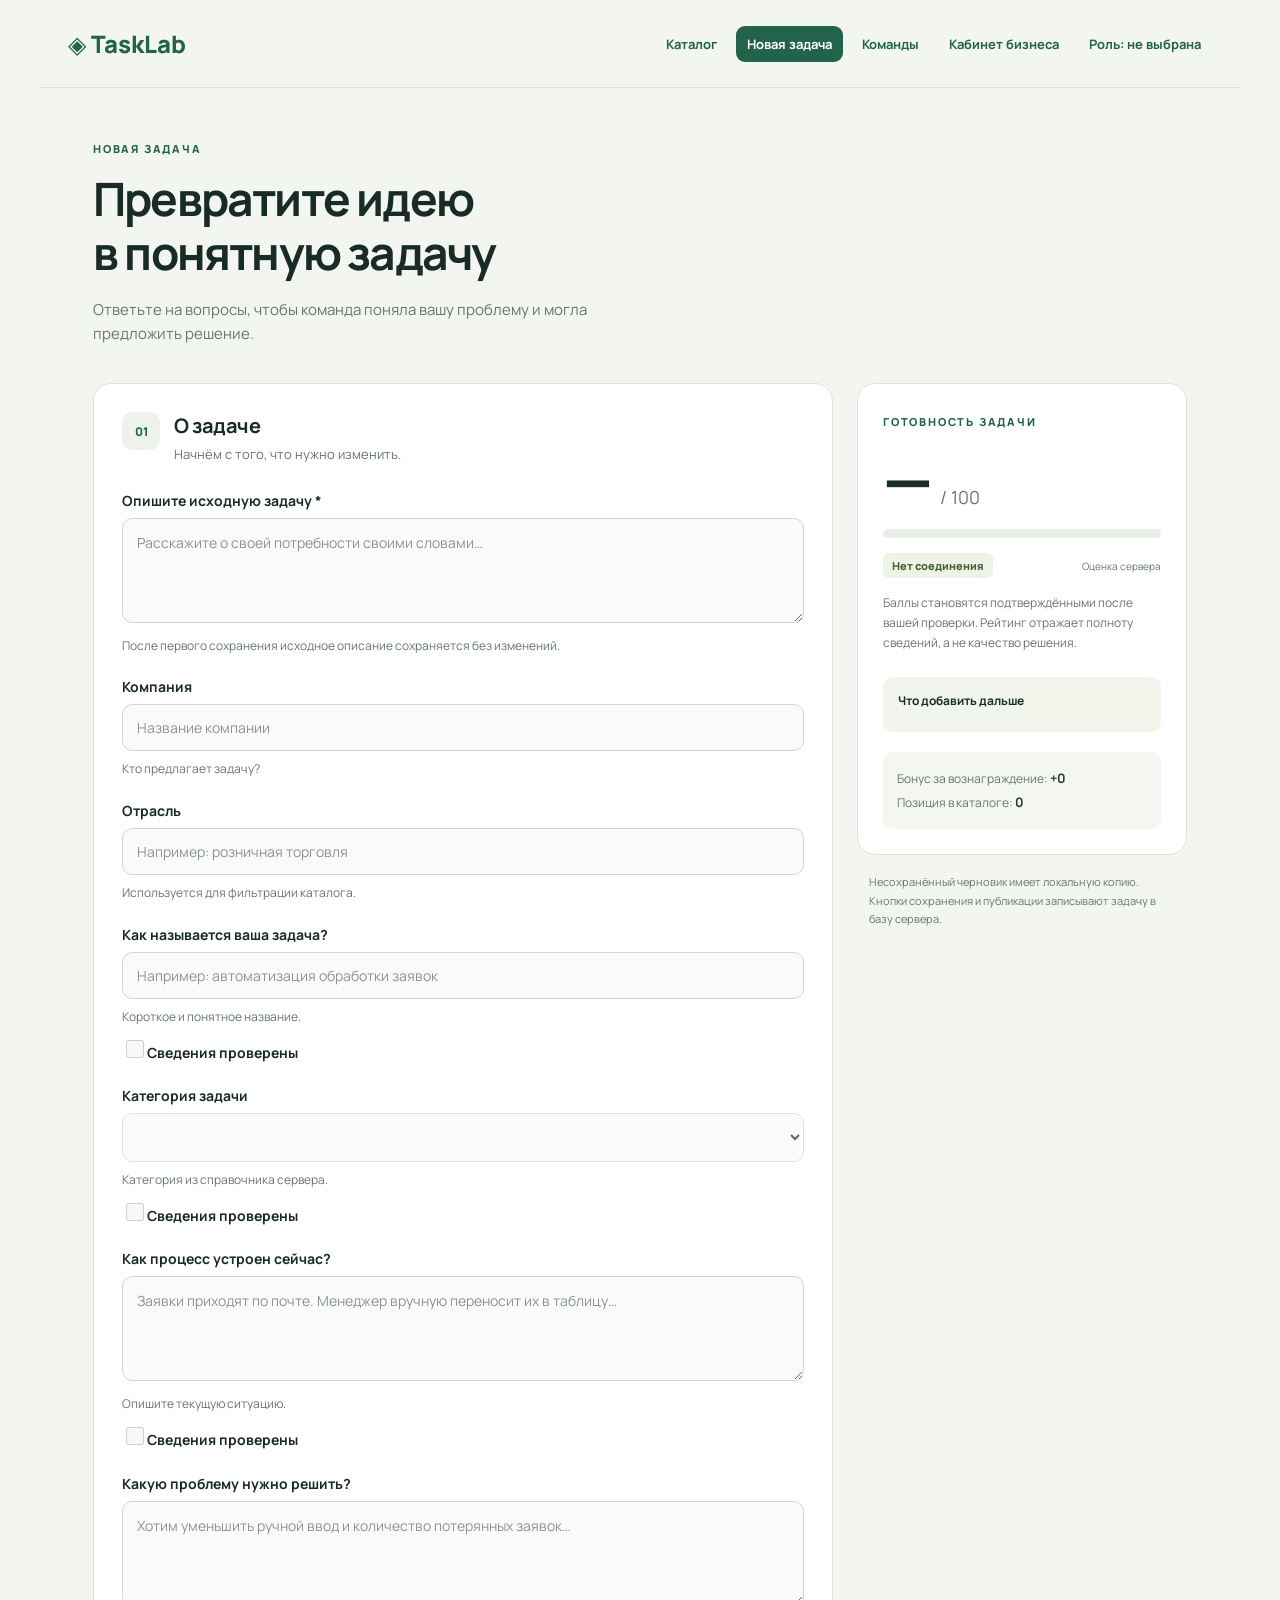
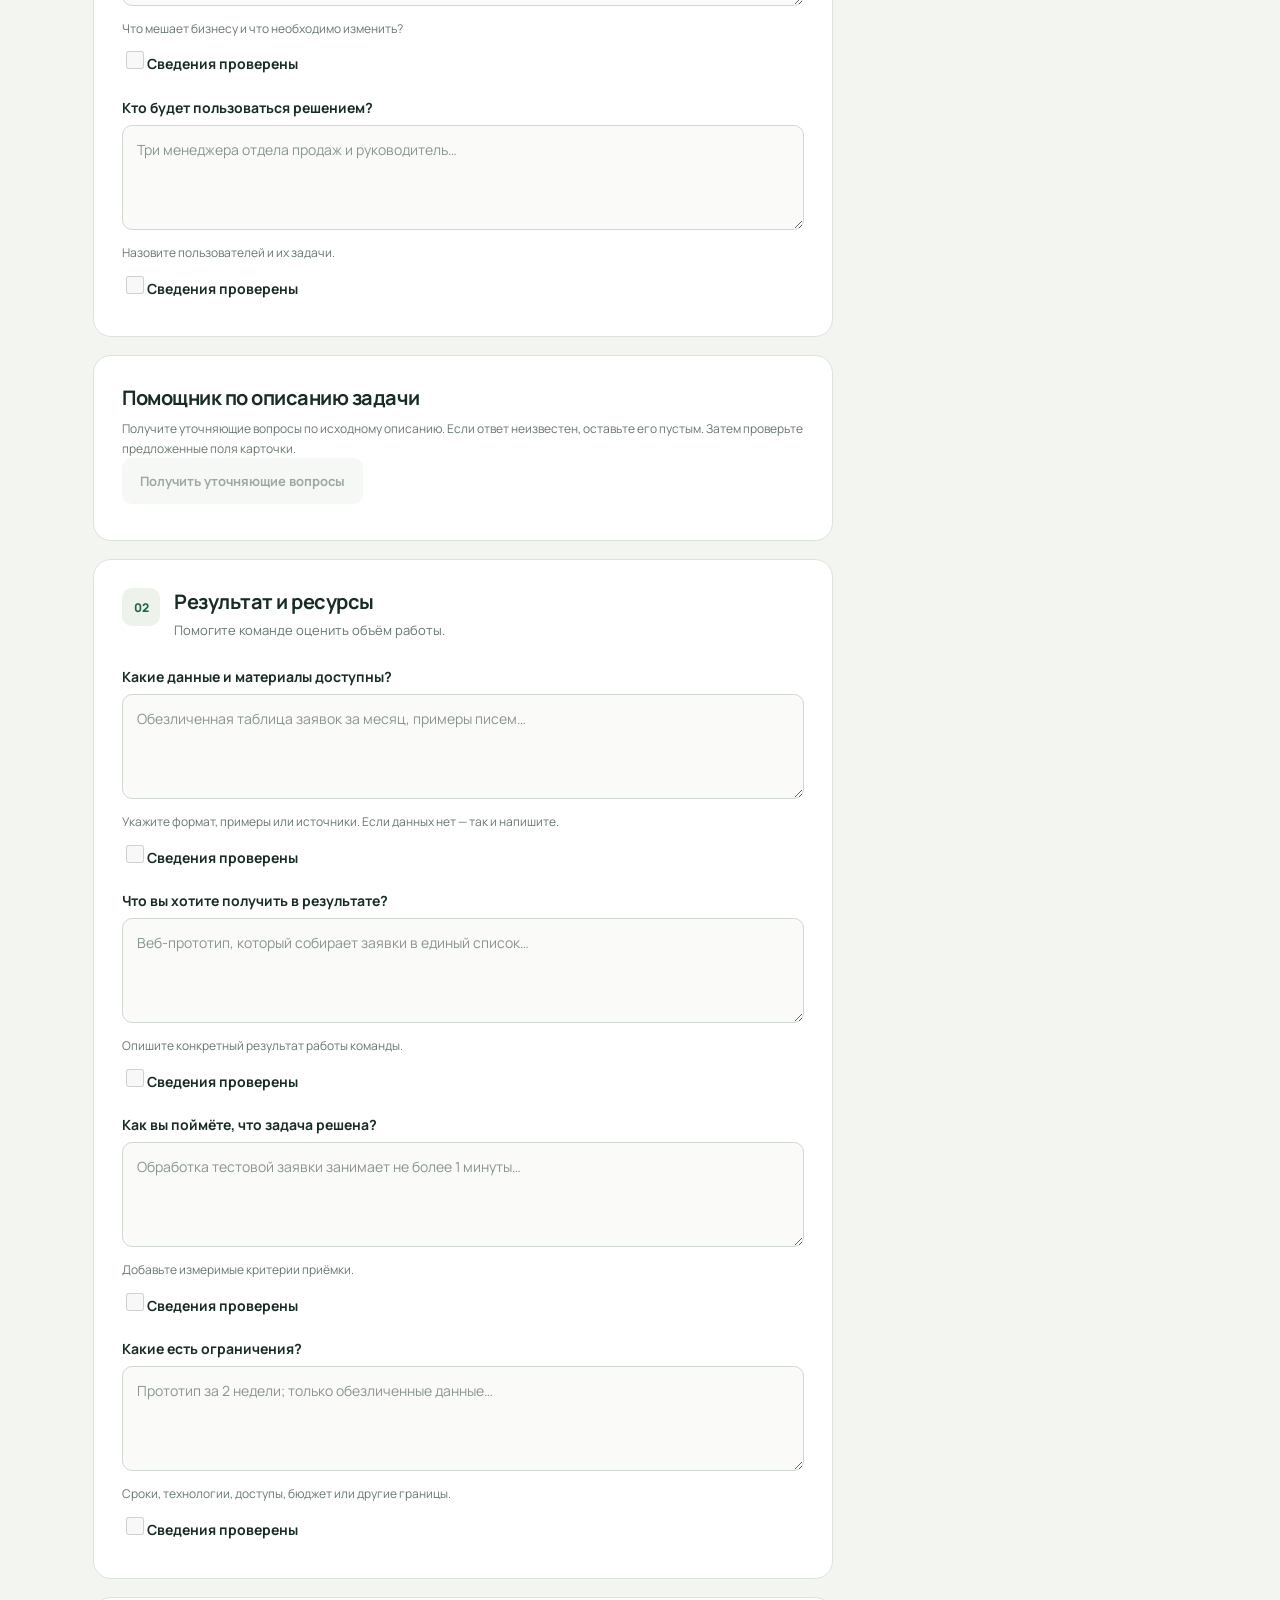
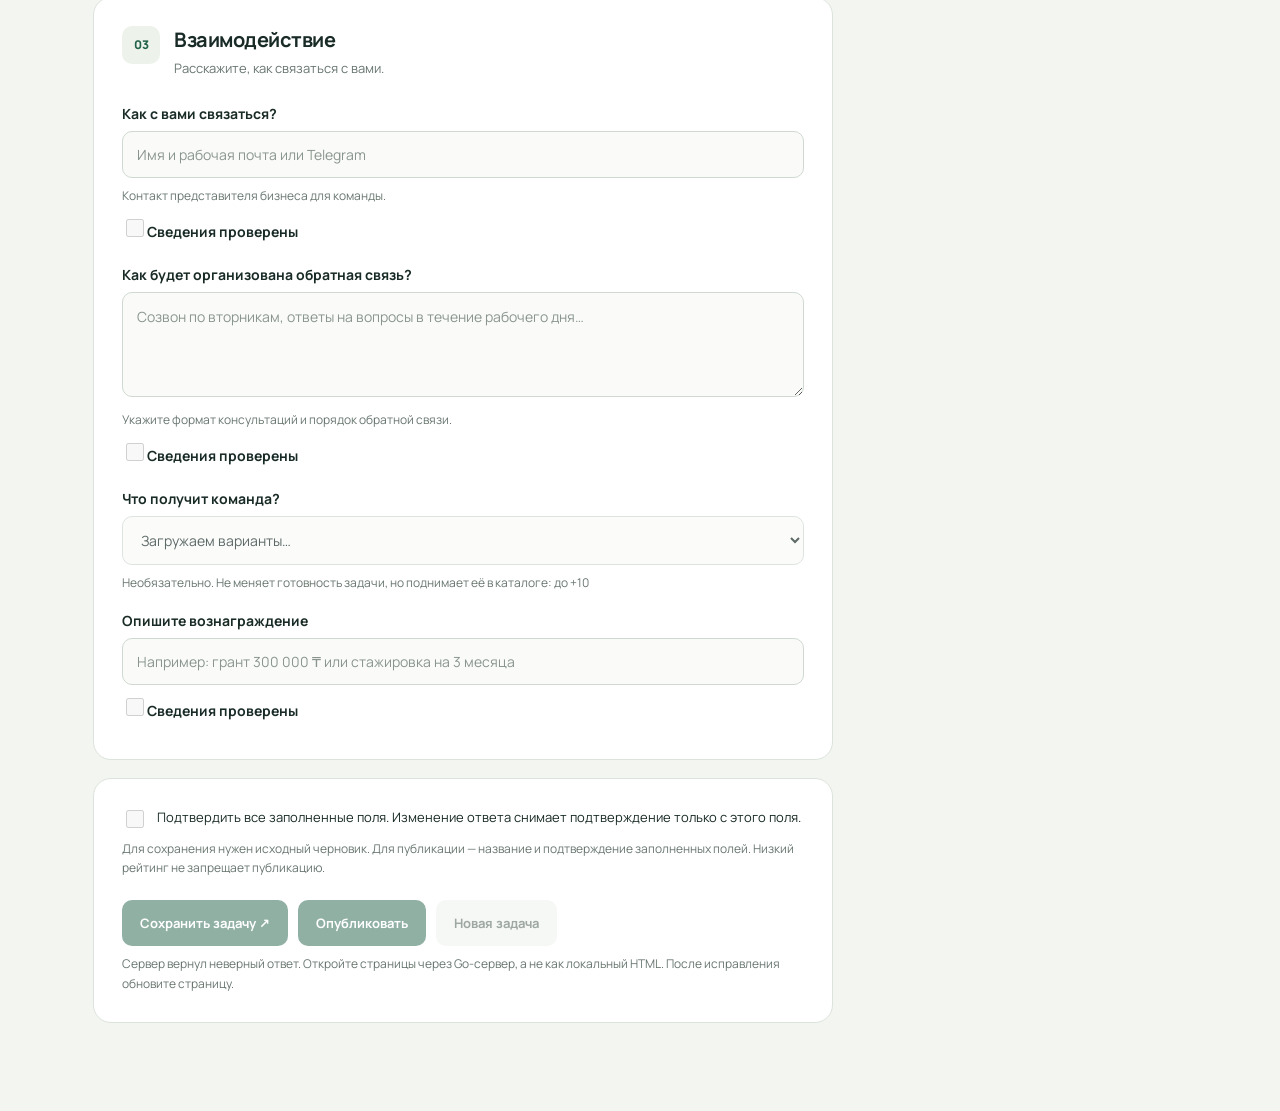
==== commit b03dc4a9: "feat(ai): connected ai to the service" ====
--- a/static/task-builder/index.html
+++ b/static/task-builder/index.html
@@ -14,6 +14,7 @@
     <div class="layout">
       <form id="task-form">
         <section class="section"><div class="section-heading"><span class="number">01</span><div><h2>О задаче</h2><p>Начнём с того, что нужно изменить.</p></div></div><div id="basics-fields"></div></section>
+        <section class="section" aria-labelledby="ai-heading"><h2 id="ai-heading">Помощник по описанию задачи</h2><p class="hint">Получите уточняющие вопросы по исходному описанию. Если ответ неизвестен, оставьте его пустым. Затем проверьте предложенные поля карточки.</p><button type="button" id="ai-questions" class="secondary">Получить уточняющие вопросы</button><div id="ai-answers"></div><button type="button" id="ai-generate" class="primary" hidden>Сформировать карточку</button><p id="ai-status" class="hint" role="status" aria-live="polite"></p></section>
         <section class="section"><div class="section-heading"><span class="number">02</span><div><h2>Результат и ресурсы</h2><p>Помогите команде оценить объём работы.</p></div></div><div id="details-fields"></div></section>
         <section class="section"><div class="section-heading"><span class="number">03</span><div><h2>Взаимодействие</h2><p>Расскажите, как связаться с вами.</p></div></div><div id="contact-fields"></div><div class="field reward-field"><label for="reward_type">Что получит команда?</label><select id="reward_type" name="reward_type" aria-describedby="reward-hint"><option value="">Загружаем варианты…</option></select><p id="reward-hint" class="hint">Необязательно. Не меняет готовность задачи, но поднимает её в каталоге: до +10</p><label for="reward" class="reward-description-label">Опишите вознаграждение</label><input id="reward" name="reward" type="text" maxlength="300" placeholder="Например: грант 300 000 ₸ или стажировка на 3 месяца" aria-describedby="reward-hint"><label class="confirmation"><input type="checkbox" data-confirm="reward"><span>Сведения проверены</span></label></div></section>
         <section class="section actions"><label class="confirmation"><input id="confirmed" type="checkbox"><span>Подтвердить все заполненные поля. Изменение ответа снимает подтверждение только с этого поля.</span></label><p class="hint">Для сохранения нужен исходный черновик. Для публикации — название и подтверждение заполненных полей. Низкий рейтинг не запрещает публикацию.</p><div class="buttons"><button type="submit" class="primary">Сохранить задачу <span aria-hidden="true">↗</span></button><button type="button" id="publish" class="primary">Опубликовать</button><button type="button" id="reset" class="secondary">Очистить</button></div><p id="save-status" class="hint" role="status"></p></section>
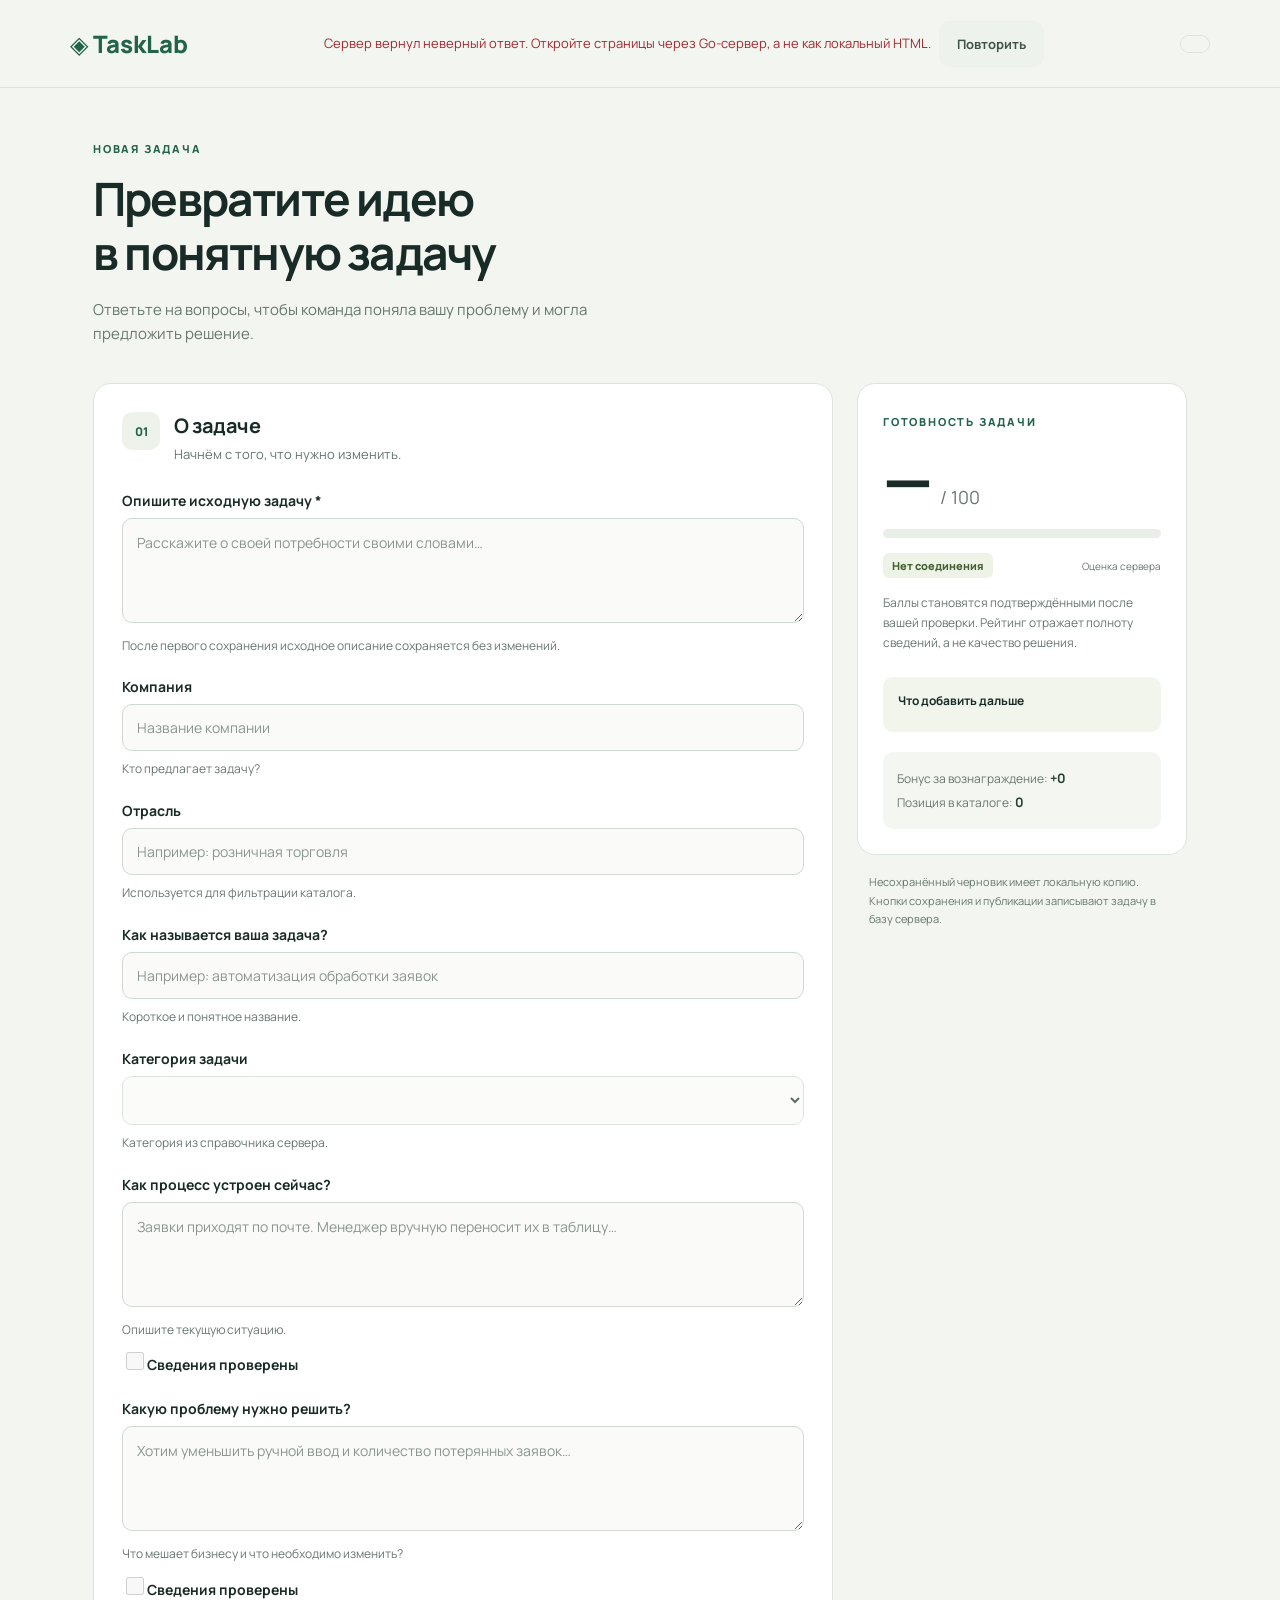
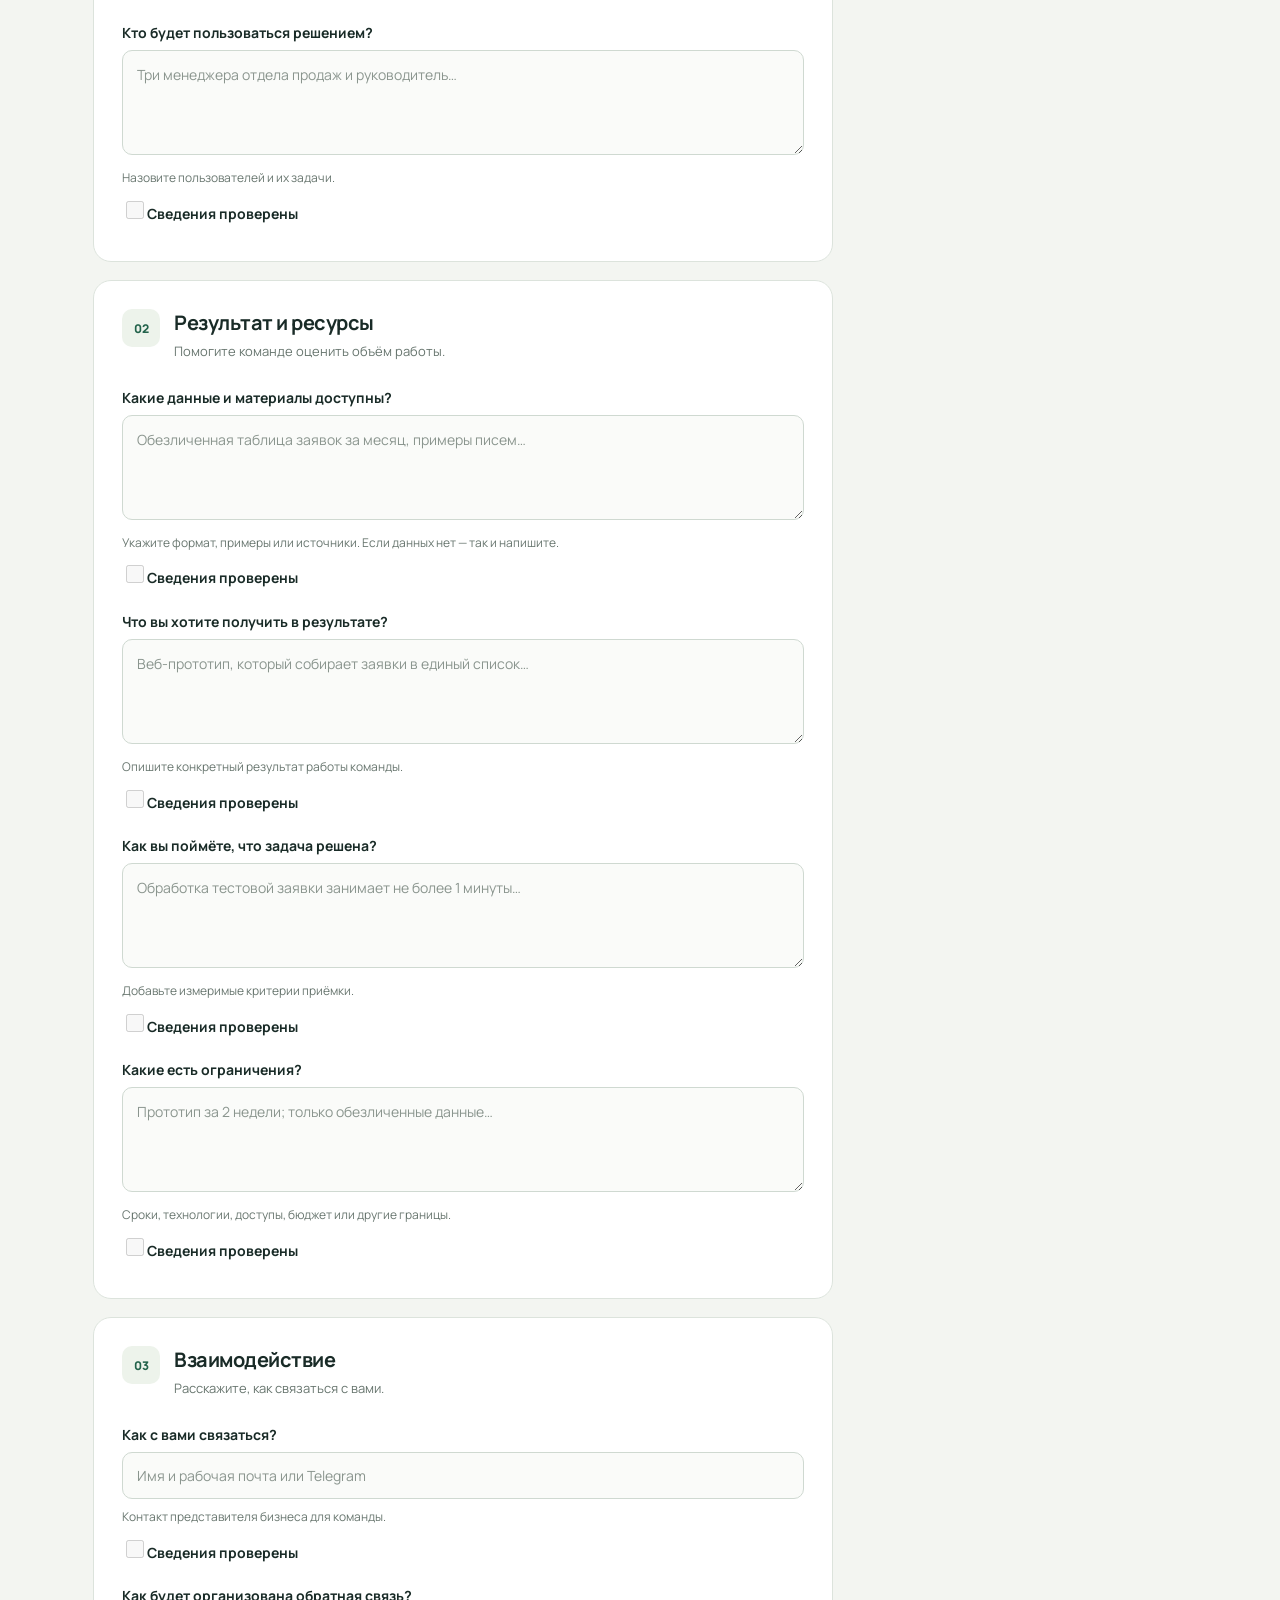
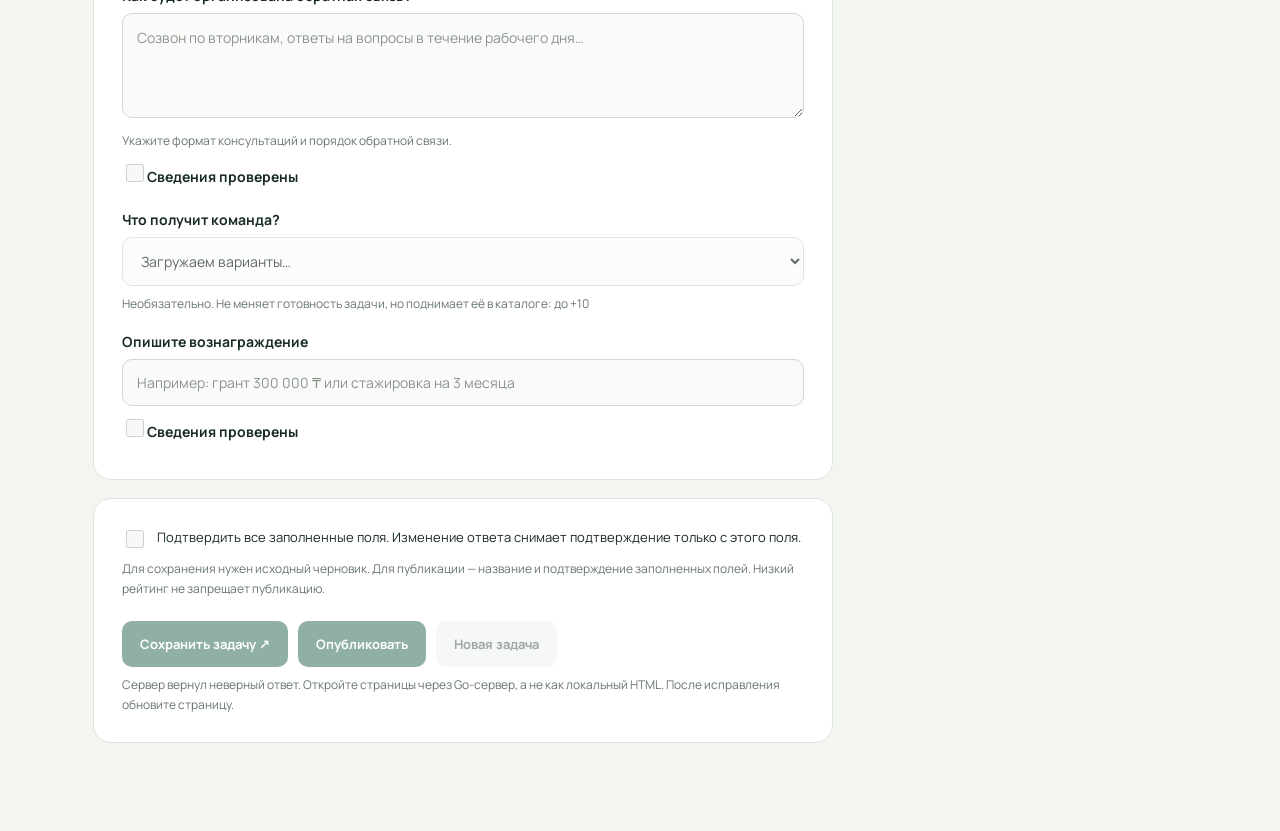
==== commit 73307ef9: "feat(app): добавить роли, кабинеты компаний, reward и чат Час: 5  AI: да — интерфейс, API, миграции," ====
--- a/static/task-builder/index.html
+++ b/static/task-builder/index.html
@@ -4,17 +4,15 @@
   <meta charset="UTF-8">
   <meta name="viewport" content="width=device-width, initial-scale=1">
   <title>Новая задача — TaskLab</title>
-  <link rel="stylesheet" href="/static/task-builder/account.css"><script src="/static/nav.js" defer></script>
-  <script src="/static/task-builder/client.js" defer></script><script src="/static/task-builder/app.js" defer></script>
-</head>
+  <link rel="stylesheet" href="/static/task-builder/account.css"><script src="/static/task-builder/client.js" defer></script><script src="/static/nav.js" defer></script><script src="/static/chat.js" defer></script><script src="/static/task-builder/app.js" defer></script>
+<link rel="stylesheet" href="/static/chat.css"></head>
 <body>
-  <header class="topbar"><a class="brand" href="/">◈ TaskLab</a><nav class="nav" aria-label="Основная навигация"><a href="/">Каталог</a><a href="/static/task-builder/index.html">Новая задача</a><a href="/static/task-builder/teams.html">Команды</a><a href="/static/task-builder/business.html">Кабинет бизнеса</a><a href="/static/task-builder/login.html" data-role-link>Роль: не выбрана</a></nav></header>
+  <header class="topbar"><a class="brand" href="/">◈ TaskLab</a><nav class="nav" aria-label="Основная навигация"><span class="hint">Загрузка…</span></nav><span id="session-badge" class="session-badge"></span></header>
   <main>
     <div class="intro"><span class="eyebrow">НОВАЯ ЗАДАЧА</span><h1>Превратите идею<br>в понятную задачу</h1><p>Ответьте на вопросы, чтобы команда поняла вашу проблему и могла предложить решение.</p></div>
     <div class="layout">
       <form id="task-form">
         <section class="section"><div class="section-heading"><span class="number">01</span><div><h2>О задаче</h2><p>Начнём с того, что нужно изменить.</p></div></div><div id="basics-fields"></div></section>
-        <section class="section" aria-labelledby="ai-heading"><h2 id="ai-heading">Помощник по описанию задачи</h2><p class="hint">Получите уточняющие вопросы по исходному описанию. Если ответ неизвестен, оставьте его пустым. Затем проверьте предложенные поля карточки.</p><button type="button" id="ai-questions" class="secondary">Получить уточняющие вопросы</button><div id="ai-answers"></div><button type="button" id="ai-generate" class="primary" hidden>Сформировать карточку</button><p id="ai-status" class="hint" role="status" aria-live="polite"></p></section>
         <section class="section"><div class="section-heading"><span class="number">02</span><div><h2>Результат и ресурсы</h2><p>Помогите команде оценить объём работы.</p></div></div><div id="details-fields"></div></section>
         <section class="section"><div class="section-heading"><span class="number">03</span><div><h2>Взаимодействие</h2><p>Расскажите, как связаться с вами.</p></div></div><div id="contact-fields"></div><div class="field reward-field"><label for="reward_type">Что получит команда?</label><select id="reward_type" name="reward_type" aria-describedby="reward-hint"><option value="">Загружаем варианты…</option></select><p id="reward-hint" class="hint">Необязательно. Не меняет готовность задачи, но поднимает её в каталоге: до +10</p><label for="reward" class="reward-description-label">Опишите вознаграждение</label><input id="reward" name="reward" type="text" maxlength="300" placeholder="Например: грант 300 000 ₸ или стажировка на 3 месяца" aria-describedby="reward-hint"><label class="confirmation"><input type="checkbox" data-confirm="reward"><span>Сведения проверены</span></label></div></section>
         <section class="section actions"><label class="confirmation"><input id="confirmed" type="checkbox"><span>Подтвердить все заполненные поля. Изменение ответа снимает подтверждение только с этого поля.</span></label><p class="hint">Для сохранения нужен исходный черновик. Для публикации — название и подтверждение заполненных полей. Низкий рейтинг не запрещает публикацию.</p><div class="buttons"><button type="submit" class="primary">Сохранить задачу <span aria-hidden="true">↗</span></button><button type="button" id="publish" class="primary">Опубликовать</button><button type="button" id="reset" class="secondary">Очистить</button></div><p id="save-status" class="hint" role="status"></p></section>
--- a/static/task-builder/account.css
+++ b/static/task-builder/account.css
@@ -35,3 +35,35 @@
 .catalog-filters > a { padding:12px 0; font-size:13px; }
 .filter-error { color:#a22a30; }
 @media(max-width:700px) { .catalog { grid-template-columns:1fr; } .card-head { flex-wrap:wrap; } .recommendations { padding:18px; } .nav { gap:4px; } .nav a { font-size:12px; padding:8px; } }
+
+/* Shared role navigation and motion. */
+@view-transition { navigation: auto; }
+::view-transition-old(root) { animation: page-out .16s ease both; }
+::view-transition-new(root) { animation: page-in .24s ease both; }
+@keyframes page-in { from { opacity:0; transform:translateY(8px); } to { opacity:1; transform:none; } }
+@keyframes page-out { to { opacity:0; transform:translateY(-4px); } }
+main { animation:page-in .3s ease both; }
+.topbar { position:sticky; top:0; z-index:20; max-width:none; padding-left:max(24px,calc((100vw - 1140px)/2)); padding-right:max(24px,calc((100vw - 1140px)/2)); background:#f3f5f1f2; backdrop-filter:blur(14px); }
+.nav { flex:1; justify-content:center; }
+.nav a { display:inline-flex; align-items:center; gap:9px; padding:12px 16px; transition:background .18s,color .18s; }
+.nav svg { width:19px; height:19px; flex-shrink:0; }
+.session-badge { color:var(--accent); border:1px solid var(--line); border-radius:100px; padding:8px 14px; font-size:12px; font-weight:700; }
+.section,.catalog .card,.score-card { transition:box-shadow .2s,border-color .2s,transform .2s; }
+.catalog .card { position:relative; }
+.card-link::after { content:''; position:absolute; inset:0; border-radius:16px; }
+.catalog .card:has(.card-link):hover,.clickable-card:hover { transform:translateY(-3px); box-shadow:0 10px 24px #193d2412; border-color:#8db39b; }
+.catalog .card:focus-within,.clickable-card:focus-visible { outline:3px solid #b29135; outline-offset:4px; }
+.clickable-card { cursor:pointer; }
+.catalog .level-priority { border-color:#78a467; background:linear-gradient(140deg,#fbfff7,#f2f8eb); box-shadow:0 0 26px 3px #a9c87f40,0 4px 12px #5476370d; }
+.catalog .level-priority:hover { box-shadow:0 0 34px 5px #a9c87f66,0 8px 20px #54763718; }
+.reward-note { font-size:13px; font-weight:600; color:#526d2d; background:#edf4df; border-radius:10px; padding:12px; }
+button,.primary,.secondary { transition:background .18s,box-shadow .18s; }
+button:not(:disabled):active,.nav a:active { transform:scale(.98); }
+@media(max-width:700px) { .topbar { gap:12px; padding:14px 16px; } .nav { order:3; flex-basis:100%; justify-content:flex-start; overflow:auto; flex-wrap:nowrap; } .nav a { white-space:nowrap; } .session-badge { margin-left:auto; } }
+@media(prefers-reduced-motion:reduce) {
+ @view-transition { navigation:none; }
+ *,*::before,*::after { animation:none!important; transition:none!important; scroll-behavior:auto!important; }
+ .catalog .card:hover,.clickable-card:hover,button:active { transform:none; }
+}
+
+.company-setup{max-width:650px}.company-label{flex:1;overflow-wrap:anywhere}.session-badge{max-width:280px;overflow-wrap:anywhere}.team-card .tags{margin-top:8px}
--- a/static/chat.css
+++ b/static/chat.css
@@ -0,0 +1,6 @@
+/* Floating assistant shared by student and business pages. */
+.chat-launcher{position:fixed;right:24px;bottom:24px;z-index:50;display:flex;align-items:center;gap:10px;background:var(--accent);color:#fff;border-radius:50px;padding:15px 22px;box-shadow:0 6px 24px #183d3430}
+.chat-launcher:hover{background:#174c38}.chat-glyph{font-size:25px;line-height:1}.chat-panel{position:fixed;z-index:51;right:24px;bottom:92px;width:min(390px,calc(100vw - 32px));height:min(560px,calc(100dvh - 120px));display:flex;flex-direction:column;background:#fff;border:1px solid var(--line);border-radius:20px;box-shadow:0 16px 64px #183d3433;overflow:hidden;animation:page-in .2s ease}
+.chat-header{display:flex;align-items:center;justify-content:space-between;padding:16px 20px;background:#edf4ec;border-bottom:1px solid var(--line)}.chat-header h2{font-size:17px;margin:0}.chat-close{background:transparent;font-size:26px;padding:2px 10px;line-height:1.3;color:var(--accent)}.chat-messages{flex:1;min-height:60px;overflow:auto;overscroll-behavior:contain;padding:18px;display:flex;flex-direction:column;gap:12px}.chat-welcome{font-size:13px;color:var(--muted);margin:0 0 8px}.chat-message{max-width:92%;border-radius:14px;padding:10px 13px;overflow-wrap:anywhere;background:#f1f4ef;flex-shrink:0}.chat-user{align-self:flex-end;background:#e4efe5}.chat-assistant{align-self:flex-start}.chat-author{font-size:10px;font-weight:800;color:var(--accent)}.chat-message p{font-size:13px;white-space:pre-wrap;margin:5px 0 0}.chat-status,.chat-error{font-size:12px;margin:0;padding:8px 18px;flex-shrink:0}.chat-status{color:var(--muted)}.chat-error{color:#a22a30;background:#fff4f1;max-height:100px;overflow:auto}.chat-status:empty,.chat-error:empty{display:none}.chat-form{padding:14px 18px 18px;border-top:1px solid var(--line);flex-shrink:0}.chat-form label{display:block;font-size:12px;font-weight:700;margin-bottom:8px}.chat-form textarea{width:100%;resize:none;border:1px solid var(--line);border-radius:10px;font:inherit;font-size:13px;padding:10px;background:#fafbf9;color:inherit}.chat-actions{display:flex;justify-content:space-between;gap:12px;margin-top:10px}.chat-actions button{font-size:12px;padding:10px 13px}
+@media(max-width:600px){.chat-launcher{right:16px;bottom:16px;padding:13px 18px}.chat-panel{right:16px;bottom:80px;height:min(520px,calc(100dvh - 100px))}}
+@media(prefers-reduced-motion:reduce){.chat-panel{animation:none}}
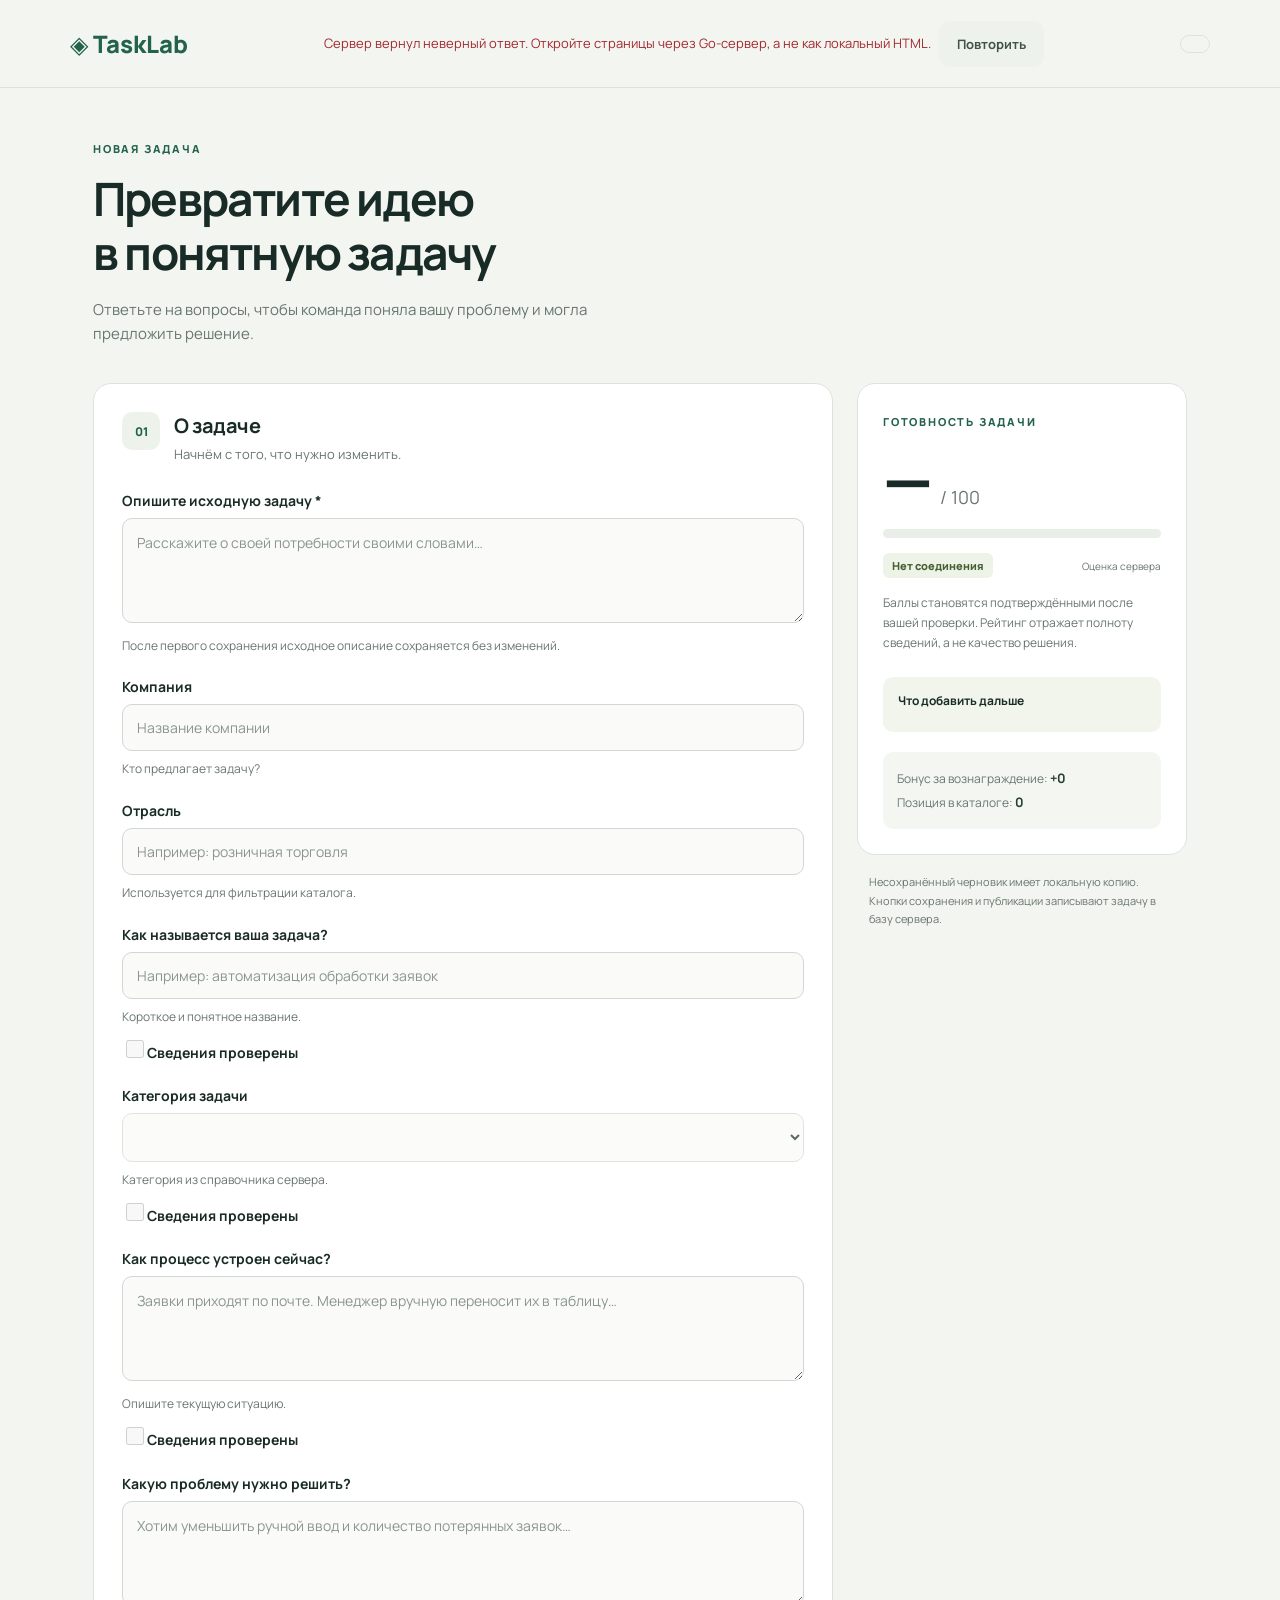
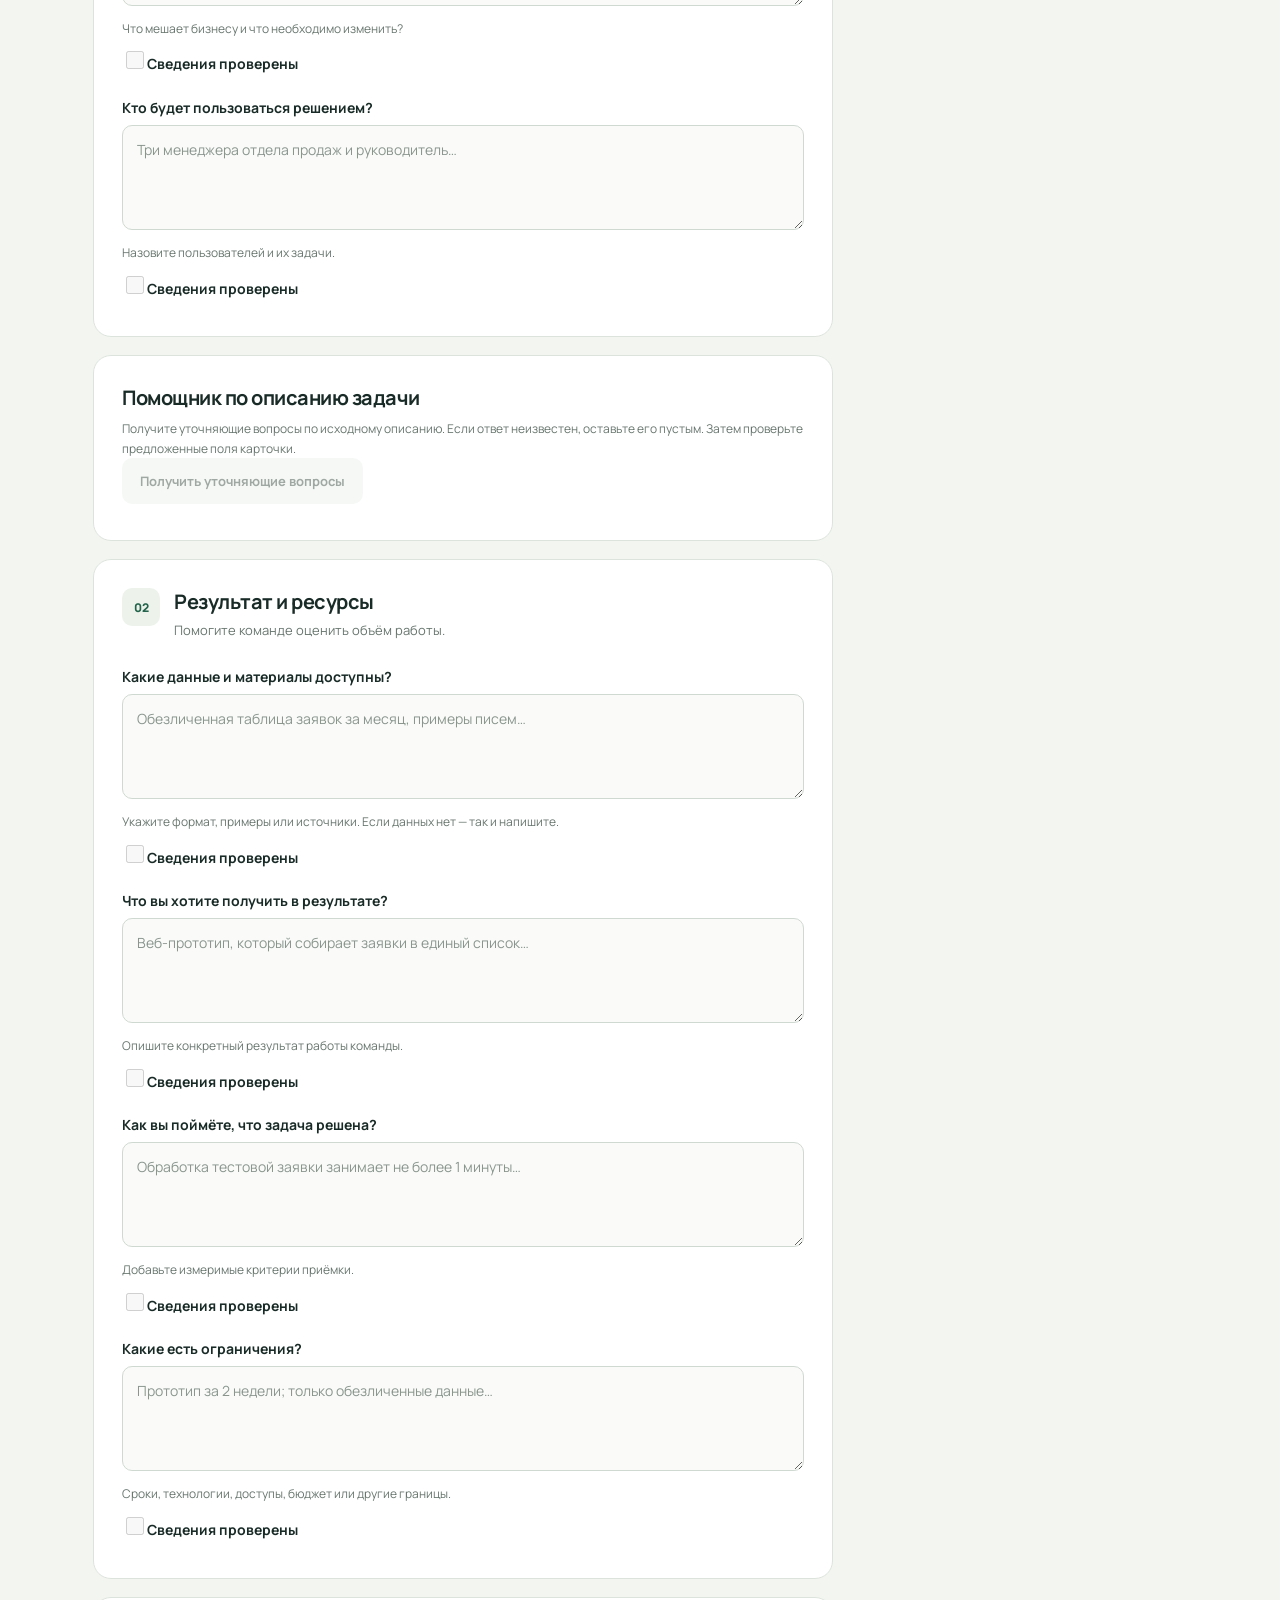
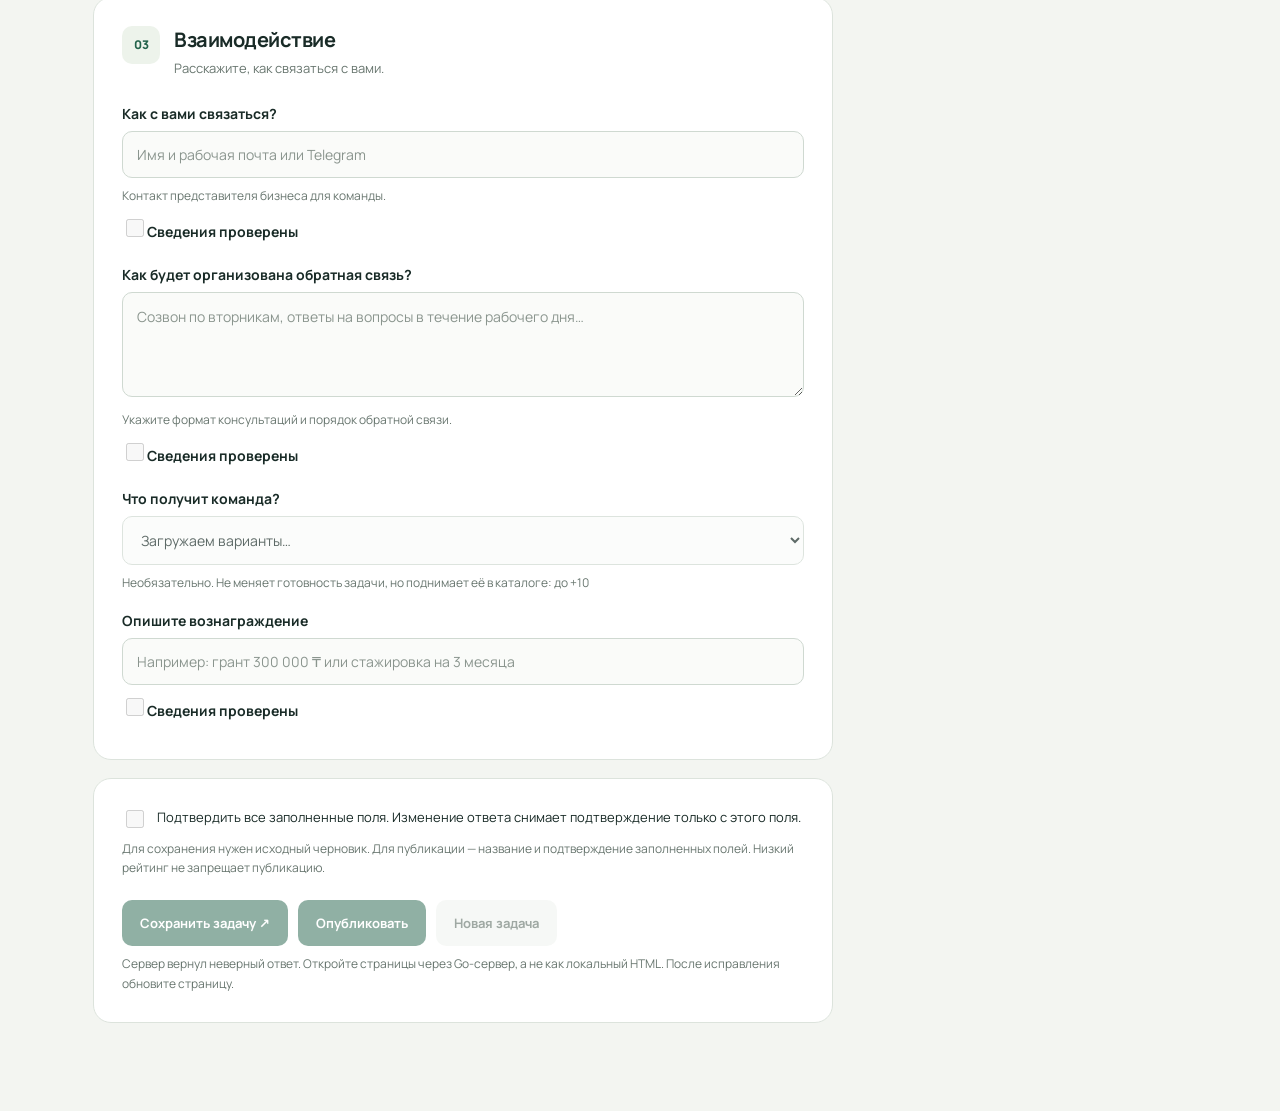
==== commit baf7aa55: "fix(merge): объединить origin/main (сессии, bonus) с сохранением вознаграждения Час: 5 AI: да — разр" ====
--- a/static/task-builder/index.html
+++ b/static/task-builder/index.html
@@ -13,6 +13,7 @@
     <div class="layout">
       <form id="task-form">
         <section class="section"><div class="section-heading"><span class="number">01</span><div><h2>О задаче</h2><p>Начнём с того, что нужно изменить.</p></div></div><div id="basics-fields"></div></section>
+        <section class="section" aria-labelledby="ai-heading"><h2 id="ai-heading">Помощник по описанию задачи</h2><p class="hint">Получите уточняющие вопросы по исходному описанию. Если ответ неизвестен, оставьте его пустым. Затем проверьте предложенные поля карточки.</p><button type="button" id="ai-questions" class="secondary">Получить уточняющие вопросы</button><div id="ai-answers"></div><button type="button" id="ai-generate" class="primary" hidden>Сформировать карточку</button><p id="ai-status" class="hint" role="status" aria-live="polite"></p></section>
         <section class="section"><div class="section-heading"><span class="number">02</span><div><h2>Результат и ресурсы</h2><p>Помогите команде оценить объём работы.</p></div></div><div id="details-fields"></div></section>
         <section class="section"><div class="section-heading"><span class="number">03</span><div><h2>Взаимодействие</h2><p>Расскажите, как связаться с вами.</p></div></div><div id="contact-fields"></div><div class="field reward-field"><label for="reward_type">Что получит команда?</label><select id="reward_type" name="reward_type" aria-describedby="reward-hint"><option value="">Загружаем варианты…</option></select><p id="reward-hint" class="hint">Необязательно. Не меняет готовность задачи, но поднимает её в каталоге: до +10</p><label for="reward" class="reward-description-label">Опишите вознаграждение</label><input id="reward" name="reward" type="text" maxlength="300" placeholder="Например: грант 300 000 ₸ или стажировка на 3 месяца" aria-describedby="reward-hint"><label class="confirmation"><input type="checkbox" data-confirm="reward"><span>Сведения проверены</span></label></div></section>
         <section class="section actions"><label class="confirmation"><input id="confirmed" type="checkbox"><span>Подтвердить все заполненные поля. Изменение ответа снимает подтверждение только с этого поля.</span></label><p class="hint">Для сохранения нужен исходный черновик. Для публикации — название и подтверждение заполненных полей. Низкий рейтинг не запрещает публикацию.</p><div class="buttons"><button type="submit" class="primary">Сохранить задачу <span aria-hidden="true">↗</span></button><button type="button" id="publish" class="primary">Опубликовать</button><button type="button" id="reset" class="secondary">Очистить</button></div><p id="save-status" class="hint" role="status"></p></section>
